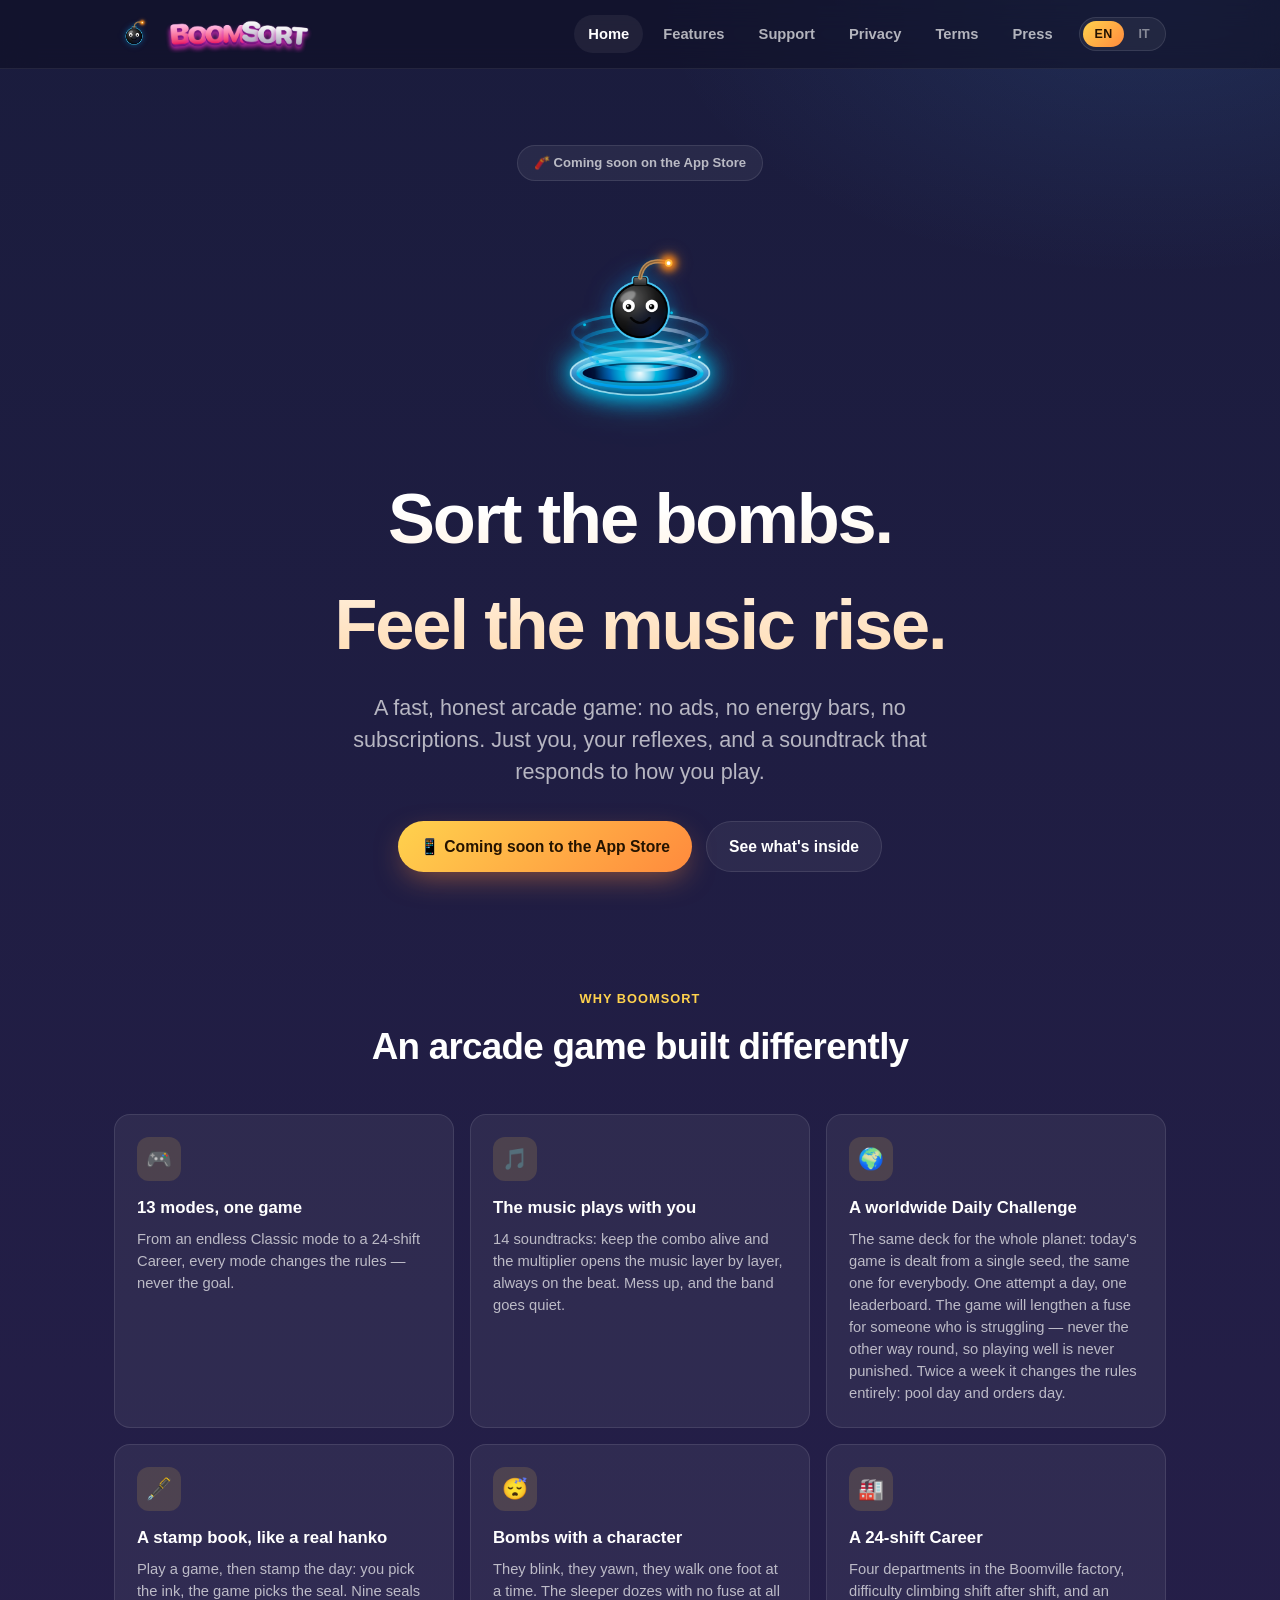
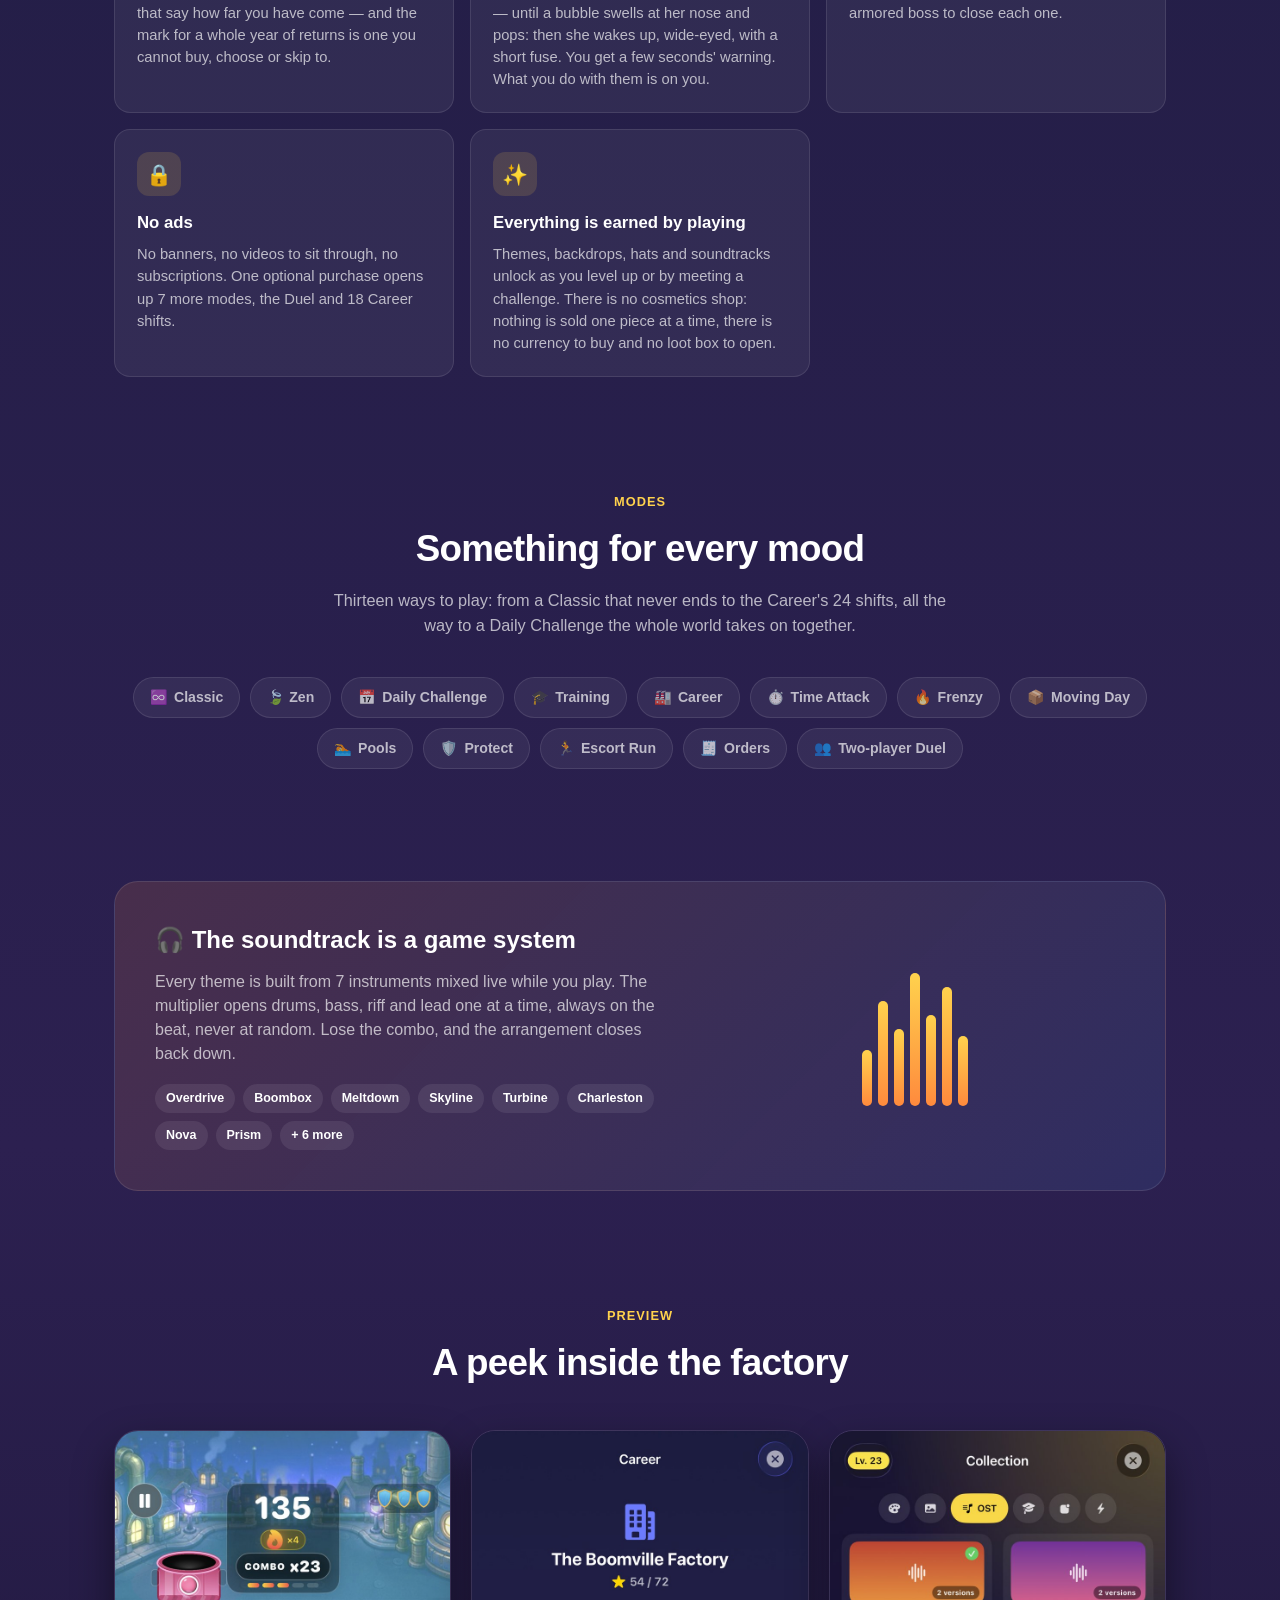
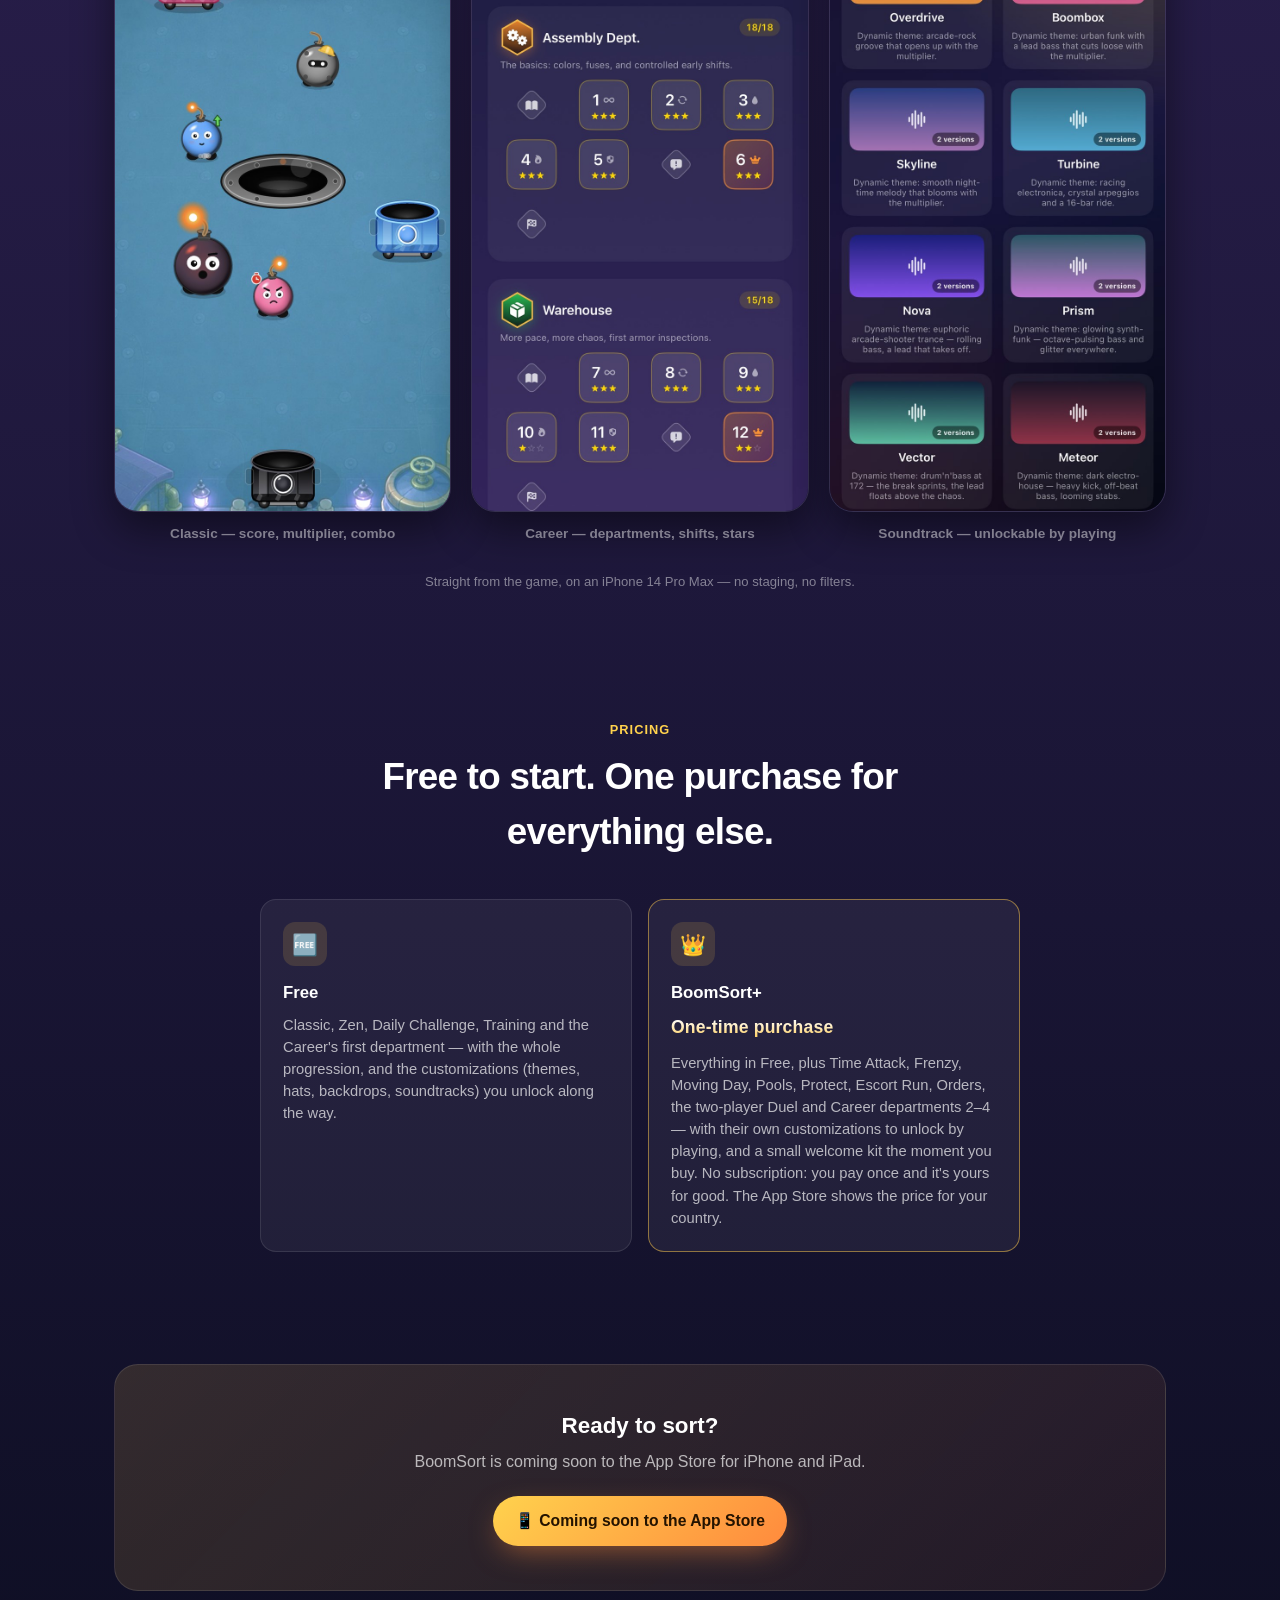
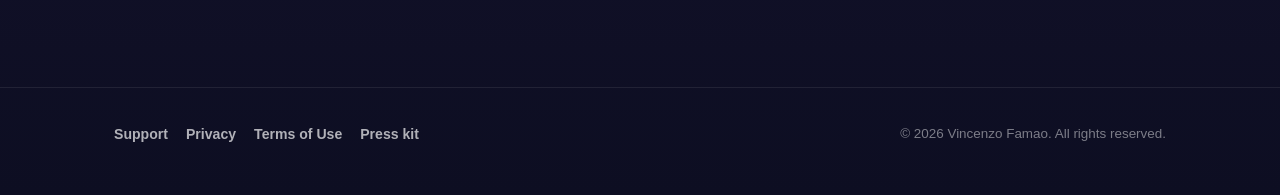
==== index.html @ 7483ce57 "Sito BoomSort Tolte dal README le sezioni su come pubblicare, collegare e configurare il dominio: re" ====
<!doctype html>
<html lang="en" data-lang="en">
<head>
<meta charset="utf-8">
<meta name="viewport" content="width=device-width, initial-scale=1">
<meta name="theme-color" content="#1a1c3d">
<title>BoomSort — Sort the bombs before they blow</title>
<meta name="description" content="BoomSort is a fast, ad-free arcade game: sort bombs into the right bins while a dynamic soundtrack responds to how you play. Free, with one purchase to unlock everything.">
<link rel="icon" type="image/png" href="assets/favicon.png">
<link rel="apple-touch-icon" href="assets/apple-touch-icon.png">
<meta property="og:type" content="website">
<meta property="og:title" content="BoomSort — Sort the bombs before they blow">
<meta property="og:description" content="A fast, ad-free arcade game: sort bombs into the right bins while a dynamic soundtrack responds to how you play.">
<meta property="og:image" content="assets/social.png">
<meta name="twitter:card" content="summary_large_image">
<link rel="stylesheet" href="styles.css">
</head>
<body>

<nav class="nav">
  <div class="wrap">
    <a class="brand" href="index.html">
      <img class="brand-icon" src="assets/bomba.png" alt="" aria-hidden="true">
      <img class="brand-word" src="assets/wordmark-testata.png" alt="BoomSort">
    </a>
    <div class="navlinks">
      <a href="index.html" class="active"><span class="en">Home</span><span class="it">Home</span></a>
      <a href="index.html#features"><span class="en">Features</span><span class="it">Funzionalità</span></a>
      <a href="support.html"><span class="en">Support</span><span class="it">Supporto</span></a>
      <a href="privacy.html">Privacy</a>
      <a href="terms.html"><span class="en">Terms</span><span class="it">Termini</span></a>
      <a href="press.html">Press</a>
      <div class="langswitch">
        <button class="lang-btn active" data-lang="en" onclick="setSiteLang('en')">EN</button>
        <button class="lang-btn" data-lang="it" onclick="setSiteLang('it')">IT</button>
      </div>
    </div>
  </div>
</nav>

<header class="hero">
  <div class="blob" style="width:340px;height:340px;top:-80px;left:-100px;background:#ff70a6;"></div>
  <div class="blob" style="width:300px;height:300px;top:40px;right:-80px;background:#4fa8ff;"></div>
  <div class="blob" style="width:260px;height:260px;bottom:-60px;left:40%;background:#ffca4a;"></div>
  <div class="wrap">
    <span class="hero-badge en">🧨 Coming soon on the App Store</span>
    <span class="hero-badge it">🧨 Presto su App Store</span>
    <img class="hero-bomb" src="assets/mascotte.png" alt="" aria-hidden="true">

    <h1 class="en">Sort the bombs.<br>Feel the music rise.</h1>
    <h1 class="it">Smista le bombe.<br>Senti la musica salire.</h1>

    <p class="tagline en">A fast, honest arcade game: no ads, no energy bars, no subscriptions. Just you, your reflexes, and a soundtrack that responds to how you play.</p>
    <p class="tagline it">Un arcade veloce e onesto: niente pubblicità, niente barre d'energia, niente abbonamenti. Solo tu, i tuoi riflessi e una colonna sonora che risponde a come giochi.</p>

    <div class="hero-ctas">
      <!-- Il giorno del lancio: href="https://apps.apple.com/app/id6788836304"
           e le due etichette tornano "Download on the App Store" / "Scarica su
           App Store". Finche' la scheda non esiste, un link ci porterebbe a un
           404 — e il sito Apple lo apre durante la revisione. -->
      <a class="btn btn-primary" href="#" onclick="return false;">
        <span class="en">📱 Coming soon to the App Store</span>
        <span class="it">📱 Presto su App Store</span>
      </a>
      <a class="btn btn-ghost" href="#features">
        <span class="en">See what's inside</span>
        <span class="it">Scopri le funzionalità</span>
      </a>
    </div>
  </div>
</header>

<section id="features">
  <div class="wrap">
    <div class="section-head">
      <span class="kicker en">Why BoomSort</span>
      <span class="kicker it">Perché BoomSort</span>
      <h2 class="en">An arcade game built differently</h2>
      <h2 class="it">Un arcade fuori dal coro</h2>
    </div>
    <div class="grid">
      <div class="card">
        <div class="icon">🎮</div>
        <h3 class="en">13 modes, one game</h3>
        <h3 class="it">13 modalità, un solo gioco</h3>
        <p class="en">From an endless Classic mode to a 24-shift Career, every mode changes the rules — never the goal.</p>
        <p class="it">Dall'infinita Classica alla Carriera a 24 turni: ogni modalità cambia le regole, mai lo scopo.</p>
      </div>
      <div class="card">
        <div class="icon">🎵</div>
        <h3 class="en">The music plays with you</h3>
        <h3 class="it">La musica gioca con te</h3>
        <p class="en">14 soundtracks: keep the combo alive and the multiplier opens the music layer by layer, always on the beat. Mess up, and the band goes quiet.</p>
        <p class="it">14 colonne sonore: tieni viva la combo e il moltiplicatore apre la musica strato dopo strato, sempre a tempo. Sbagli, e la band si zittisce.</p>
      </div>
      <div class="card">
        <div class="icon">🌍</div>
        <h3 class="en">A worldwide Daily Challenge</h3>
        <h3 class="it">Sfida del giorno mondiale</h3>
        <p class="en">The same deck for the whole planet: today's game is dealt from a single seed, the same one for everybody. One attempt a day, one leaderboard. The game will lengthen a fuse for someone who is struggling — never the other way round, so playing well is never punished. Twice a week it changes the rules entirely: pool day and orders day.</p>
        <p class="it">Lo stesso mazzo per tutto il pianeta: la partita di oggi nasce da un solo seme, uguale per tutti. Un tentativo al giorno, una sola classifica. A chi sta faticando il gioco allunga la miccia — mai il contrario, così giocare bene non viene mai punito. Due giorni a settimana cambia proprio regolamento: giornata in piscina e giornata di ordini.</p>
      </div>
      <div class="card">
        <div class="icon">🖋️</div>
        <h3 class="en">A stamp book, like a real hanko</h3>
        <h3 class="it">Un quaderno dei timbri, come un hanko vero</h3>
        <p class="en">Play a game, then stamp the day: you pick the ink, the game picks the seal. Nine seals that say how far you have come — and the mark for a whole year of returns is one you cannot buy, choose or skip to.</p>
        <p class="it">Gioca una partita, poi timbra la giornata: l'inchiostro lo scegli tu, il sigillo lo decide il gioco. Nove sigilli che dicono quanto lontano sei arrivato — e il segno di un anno intero di ritorni non si compra, non si sceglie e non si salta.</p>
      </div>
      <div class="card">
        <div class="icon">😴</div>
        <h3 class="en">Bombs with a character</h3>
        <h3 class="it">Bombe con un carattere</h3>
        <p class="en">They blink, they yawn, they walk one foot at a time. The sleeper dozes with no fuse at all — until a bubble swells at her nose and pops: then she wakes up, wide-eyed, with a short fuse. You get a few seconds' warning. What you do with them is on you.</p>
        <p class="it">Sbattono le palpebre, sbadigliano, camminano un piede alla volta. La dormiente riposa senza nemmeno una miccia — finché non le si gonfia al naso una bolla che scoppia: allora si sveglia di soprassalto, con la miccia corta. Il preavviso ce l'hai. Cosa farne è affare tuo.</p>
      </div>
      <div class="card">
        <div class="icon">🏭</div>
        <h3 class="en">A 24-shift Career</h3>
        <h3 class="it">Carriera a 24 turni</h3>
        <p class="en">Four departments in the Boomville factory, difficulty climbing shift after shift, and an armored boss to close each one.</p>
        <p class="it">Quattro reparti della fabbrica di Boomville, la difficoltà che sale turno dopo turno e un boss corazzato a chiudere ciascuno.</p>
      </div>
      <div class="card">
        <div class="icon">🔒</div>
        <h3 class="en">No ads</h3>
        <h3 class="it">Zero pubblicità</h3>
        <p class="en">No banners, no videos to sit through, no subscriptions. One optional purchase opens up 7 more modes, the Duel and 18 Career shifts.</p>
        <p class="it">Nessun banner, nessun video da subire, nessun abbonamento. Un unico acquisto opzionale apre 7 modalità in più, la Sfida a due e 18 turni di Carriera.</p>
      </div>
      <div class="card">
        <div class="icon">✨</div>
        <h3 class="en">Everything is earned by playing</h3>
        <h3 class="it">Tutto si guadagna giocando</h3>
        <p class="en">Themes, backdrops, hats and soundtracks unlock as you level up or by meeting a challenge. There is no cosmetics shop: nothing is sold one piece at a time, there is no currency to buy and no loot box to open.</p>
        <p class="it">Temi, sfondi, cappelli e colonne sonore si sbloccano salendo di livello o superando una sfida. Non esiste un negozio di cosmetici: niente si vende a pezzi, non c'è una valuta da comprare e non c'è nessuna cassa da aprire.</p>
      </div>
    </div>
  </div>
</section>

<section id="modes">
  <div class="wrap">
    <div class="section-head">
      <span class="kicker en">Modes</span>
      <span class="kicker it">Modalità</span>
      <h2 class="en">Something for every mood</h2>
      <h2 class="it">Qualcosa per ogni umore</h2>
      <p class="en">Thirteen ways to play: from a Classic that never ends to the Career's 24 shifts, all the way to a Daily Challenge the whole world takes on together.</p>
      <p class="it">Tredici modi di giocare: si va da una Classica che non finisce mai ai 24 turni della Carriera, fino alla Sfida del giorno che il mondo intero affronta insieme.</p>
    </div>
    <div class="chips">
      <span class="chip">♾️ <span class="en">Classic</span><span class="it">Classica</span></span>
      <span class="chip">🍃 Zen</span>
      <span class="chip">📅 <span class="en">Daily Challenge</span><span class="it">Sfida del giorno</span></span>
      <span class="chip">🎓 <span class="en">Training</span><span class="it">Addestramento</span></span>
      <span class="chip">🏭 <span class="en">Career</span><span class="it">Carriera</span></span>
      <span class="chip">⏱️ <span class="en">Time Attack</span><span class="it">A tempo</span></span>
      <span class="chip">🔥 <span class="en">Frenzy</span><span class="it">Frenesia</span></span>
      <span class="chip">📦 <span class="en">Moving Day</span><span class="it">Trasloco</span></span>
      <span class="chip">🏊 <span class="en">Pools</span><span class="it">Piscine</span></span>
      <span class="chip">🛡️ <span class="en">Protect</span><span class="it">Proteggi</span></span>
      <span class="chip">🏃 <span class="en">Escort Run</span><span class="it">Fuga</span></span>
      <span class="chip">🧾 <span class="en">Orders</span><span class="it">Ordini</span></span>
      <span class="chip">👥 <span class="en">Two-player Duel</span><span class="it">Sfida a due</span></span>
    </div>
  </div>
</section>

<section id="music">
  <div class="wrap">
    <div class="music-panel">
      <div>
        <h3 class="en">🎧 The soundtrack is a game system</h3>
        <h3 class="it">🎧 La colonna sonora è un sistema di gioco</h3>
        <p class="en">Every theme is built from 7 instruments mixed live while you play. The multiplier opens drums, bass, riff and lead one at a time, always on the beat, never at random. Lose the combo, and the arrangement closes back down.</p>
        <p class="it">Ogni tema è composto da 7 strumenti sincronizzati, mixati dal vivo mentre giochi. Il moltiplicatore apre batteria, basso, riff e lead uno alla volta, sempre in battuta, mai a casaccio. Perdi la combo, e l'arrangiamento si richiude.</p>
        <div class="theme-tags">
          <span class="theme-tag">Overdrive</span>
          <span class="theme-tag">Boombox</span>
          <span class="theme-tag">Meltdown</span>
          <span class="theme-tag">Skyline</span>
          <span class="theme-tag">Turbine</span>
          <span class="theme-tag">Charleston</span>
          <span class="theme-tag">Nova</span>
          <span class="theme-tag">Prism</span>
          <span class="theme-tag"><span class="en">+ 6 more</span><span class="it">+ 6 altre</span></span>
        </div>
      </div>
      <div class="eq" aria-hidden="true">
        <span></span><span></span><span></span><span></span><span></span><span></span><span></span>
      </div>
    </div>
  </div>
</section>

<section id="screenshots">
  <div class="wrap">
    <div class="section-head">
      <span class="kicker en">Preview</span>
      <span class="kicker it">Anteprima</span>
      <h2 class="en">A peek inside the factory</h2>
      <h2 class="it">Uno sguardo alla fabbrica</h2>
    </div>
    <div class="mockups">
      <figure>
        <img class="mockup-shot" src="assets/screenshot-classica.jpg"
             alt="BoomSort gameplay: varied bombs mid-sort, score, multiplier and combo on screen"
             width="780" height="1576">
        <figcaption class="mockup-caption en">Classic — score, multiplier, combo</figcaption>
        <figcaption class="mockup-caption it">Classica — punteggio, moltiplicatore, combo</figcaption>
      </figure>
      <figure>
        <img class="mockup-shot" src="assets/screenshot-carriera.jpg"
             alt="Career mode: the Boomville Factory map, Assembly Dept. complete and Warehouse underway"
             width="780" height="1576">
        <figcaption class="mockup-caption en">Career — departments, shifts, stars</figcaption>
        <figcaption class="mockup-caption it">Carriera — reparti, turni, stelle</figcaption>
      </figure>
      <figure>
        <img class="mockup-shot" src="assets/screenshot-ost.jpg"
             alt="The OST collection: eight dynamic soundtrack themes, unlocked by playing"
             width="780" height="1576">
        <figcaption class="mockup-caption en">Soundtrack — unlockable by playing</figcaption>
        <figcaption class="mockup-caption it">Colonna sonora — sbloccabile giocando</figcaption>
      </figure>
    </div>
    <p class="mockups-note en">Straight from the game, on an iPhone 14 Pro Max — no staging, no filters.</p>
    <p class="mockups-note it">Prese direttamente dal gioco, su iPhone 14 Pro Max — nessuna messa in scena, nessun filtro.</p>
  </div>
</section>

<section id="pricing">
  <div class="wrap">
    <div class="section-head">
      <span class="kicker en">Pricing</span>
      <span class="kicker it">Prezzo</span>
      <h2 class="en">Free to start. One purchase for everything else.</h2>
      <h2 class="it">Gratis per iniziare. Un acquisto per tutto il resto.</h2>
    </div>
    <div class="grid" style="grid-template-columns:1fr 1fr;max-width:760px;margin:0 auto;">
      <div class="card">
        <div class="icon">🆓</div>
        <h3 class="en">Free</h3>
        <h3 class="it">Gratis</h3>
        <p class="en">Classic, Zen, Daily Challenge, Training and the Career's first department — with the whole progression, and the customizations (themes, hats, backdrops, soundtracks) you unlock along the way.</p>
        <p class="it">Classica, Zen, Sfida del giorno, Addestramento e il primo reparto della Carriera — con tutta la progressione, e le personalizzazioni (temi, cappelli, sfondi, colonne sonore) che si sbloccano giocando.</p>
      </div>
      <div class="card" style="border-color:rgba(255,202,74,0.5);">
        <div class="icon">👑</div>
        <h3>BoomSort+</h3>
        <p class="price testo en">One-time purchase</p>
        <p class="price testo it">Acquisto una tantum</p>
        <p class="en">Everything in Free, plus Time Attack, Frenzy, Moving Day, Pools, Protect, Escort Run, Orders, the two-player Duel and Career departments 2–4 — with their own customizations to unlock by playing, and a small welcome kit the moment you buy. No subscription: you pay once and it's yours for good. The App Store shows the price for your country.</p>
        <p class="it">Tutto quello di Gratis, più A tempo, Frenesia, Trasloco, Piscine, Proteggi, Fuga, Ordini, la Sfida a due e i reparti 2-4 della Carriera — con le loro personalizzazioni da sbloccare giocando, e un piccolo kit di benvenuto appena acquisti. Nessun abbonamento: paghi una volta ed è tuo per sempre. Il prezzo per il tuo paese lo trovi su App Store.</p>
      </div>
    </div>
  </div>
</section>

<section id="cta">
  <div class="wrap">
    <div class="contact-box">
      <h3 class="en">Ready to sort?</h3>
      <h3 class="it">Pronto a smistare?</h3>
      <p class="en">BoomSort is coming soon to the App Store for iPhone and iPad.</p>
      <p class="it">BoomSort arriva presto su App Store per iPhone e iPad.</p>
      <!-- Il giorno del lancio: href="https://apps.apple.com/app/id6788836304"
           e le due etichette tornano "Download on the App Store" / "Scarica su
           App Store". Finche' la scheda non esiste, un link ci porterebbe a un
           404 — e il sito Apple lo apre durante la revisione. -->
      <a class="btn btn-primary" href="#" onclick="return false;">
        <span class="en">📱 Coming soon to the App Store</span>
        <span class="it">📱 Presto su App Store</span>
      </a>
    </div>
  </div>
</section>

<footer>
  <div class="wrap">
    <div class="footer-inner">
      <div class="footer-links">
        <a href="support.html"><span class="en">Support</span><span class="it">Supporto</span></a>
        <a href="privacy.html">Privacy</a>
        <a href="terms.html"><span class="en">Terms of Use</span><span class="it">Termini d'uso</span></a>
        <a href="press.html"><span class="en">Press kit</span><span class="it">Press kit</span></a>
      </div>
      <div class="footer-copy">
        <span class="en">© <span id="year-en"></span> Vincenzo Famao. All rights reserved.</span>
        <span class="it">© <span id="year-it"></span> Vincenzo Famao. Tutti i diritti riservati.</span>
      </div>
    </div>
  </div>
</footer>

<script src="lang.js"></script>
<script>
  var y = new Date().getFullYear();
  document.getElementById('year-en').textContent = y;
  document.getElementById('year-it').textContent = y;
</script>
</body>
</html>
---- styles.css ----
/* BoomSort — sito ufficiale
   Palette presa 1:1 dal gioco (Game/GameMode.swift → Palette.bombColors
   e dai gradienti usati in MenuView/GameView), font di sistema in grassetto
   per richiamare il .rounded/.black di SwiftUI usato in-app. */

:root {
  --bg-top: #1a1c3d;
  --bg-bottom: #2c2050;
  --ink: #0d0e22;
  --white: #ffffff;
  --muted: rgba(255, 255, 255, 0.68);
  --muted2: rgba(255, 255, 255, 0.46);
  --card: rgba(255, 255, 255, 0.06);
  --card-hover: rgba(255, 255, 255, 0.10);
  --card-border: rgba(255, 255, 255, 0.10);

  --yellow: #ffca4a;   /* bomba gialla */
  --pink: #ff70a6;     /* bomba rosa */
  --blue: #4fa8ff;     /* bomba blu */
  --dark-bomb: #2b2b35;/* bomba nera */
  --orange: #ff8a3d;
  --gold: #ffd24d;
  --green-ok: #34d399;

  --radius-lg: 24px;
  --radius-md: 16px;
  --radius-sm: 10px;
  --maxw: 1100px;
}

* { box-sizing: border-box; }
/* Su iOS Safari, scorrere oltre l'inizio della pagina (l'effetto
   elastico) scopre per un attimo lo sfondo di <html>, non quello di
   <body> — e senza uno sfondo qui e' il bianco di default del browser.
   Segnalato dall'autore su iPhone: una fascia bianca in alto, come se
   sotto al rettangolo del sito ci fosse un altro sfondo. Lo stesso colore
   della cima del gradiente del body, cosi' il rimbalzo non si nota. */
html { scroll-behavior: smooth; background: var(--bg-top); }

body {
  margin: 0;
  min-height: 100vh;
  font-family: -apple-system, BlinkMacSystemFont, "Segoe UI", Roboto, "Helvetica Neue", Arial, sans-serif;
  color: var(--white);
  background:
    radial-gradient(1200px 600px at 15% -10%, rgba(255, 138, 61, 0.14), transparent 60%),
    radial-gradient(900px 500px at 90% 0%, rgba(79, 168, 255, 0.12), transparent 55%),
    linear-gradient(180deg, var(--bg-top) 0%, var(--bg-bottom) 55%, var(--ink) 100%);
  /* niente background-attachment:fixed — su iOS Safari (il pubblico
     principale di questo sito) è notoriamente instabile: scatta, si
     ridisegna male, in certi casi lascia porzioni di pagina non dipinte. */
  line-height: 1.5;
  -webkit-font-smoothing: antialiased;
}

a { color: inherit; }

.wrap {
  max-width: var(--maxw);
  margin: 0 auto;
  padding: 0 24px;
}

/* ---------- Nav ---------- */

.nav {
  position: sticky;
  top: 0;
  z-index: 50;
  backdrop-filter: blur(14px);
  -webkit-backdrop-filter: blur(14px);
  background: rgba(13, 14, 34, 0.55);
  border-bottom: 1px solid rgba(255, 255, 255, 0.08);
}

.nav .wrap {
  display: flex;
  align-items: center;
  justify-content: space-between;
  flex-wrap: wrap;
  gap: 12px;
  padding-top: 14px;
  padding-bottom: 14px;
}

.brand {
  display: flex;
  align-items: center;
  gap: 10px;
  text-decoration: none;
  font-weight: 900;
  font-size: 1.15rem;
  letter-spacing: -0.01em;
}

/* **Il marchio vero, ma con la misura che gli serve.**
   La bomba e la scritta sono quelle dell'app, rese dai suoi componenti. Il
   loro alone al neon però occupa spazio, e nel file di stampa ne occupa
   parecchio: misurato, le lettere stavano dentro il **30%** dell'altezza
   dell'immagine. Alta 30 px in pagina voleva dire glifi da 11 px — di qui la
   macchia rosa in cui le lettere sparivano. Non era l'alone a essere
   sbagliato: era il ritaglio.

   `wordmark-testata.png` è la stessa scritta con l'aria ridotta a quanto
   serve al neon: le lettere occupano ora due terzi dell'altezza, e alla
   stessa misura in pagina si leggono. Il file arioso resta per il press kit,
   dove chi lo scarica vuole proprio il margine. */
.brand-icon { width: 40px; height: 40px; flex-shrink: 0; object-fit: contain; }
.brand-word { height: 38px; width: auto; flex-shrink: 0; display: block; }
@media (max-width: 520px) {
  .brand-icon { width: 34px; height: 34px; }
  .brand-word { height: 32px; }
}

.navlinks {
  display: flex;
  align-items: center;
  gap: 6px;
  flex-wrap: wrap;
}

.navlinks a {
  text-decoration: none;
  font-weight: 700;
  font-size: 0.92rem;
  color: var(--muted);
  padding: 8px 14px;
  border-radius: 999px;
  transition: background 0.15s, color 0.15s;
}

.navlinks a:hover, .navlinks a.active {
  background: var(--card);
  color: var(--white);
}

/* ---------- Language switch ---------- */

.langswitch {
  display: flex;
  gap: 2px;
  background: var(--card);
  border: 1px solid var(--card-border);
  border-radius: 999px;
  padding: 3px;
  margin-left: 6px;
}

.lang-btn {
  border: none;
  background: transparent;
  color: var(--muted2);
  font-weight: 800;
  font-size: 0.78rem;
  letter-spacing: 0.02em;
  padding: 6px 12px;
  border-radius: 999px;
  cursor: pointer;
}

.lang-btn.active {
  background: linear-gradient(135deg, var(--gold), var(--orange));
  color: #241300;
}

/* ---------- Language switch (pagina sfida, 7 lingue) ----------
   Le due sigle EN/IT del resto del sito stanno bene affiancate; sette
   in fila sarebbero troppe. Qui si vede solo quella attiva, e si tocca
   per aprire la lista delle altre sei — stessa pillola dorata di
   `.lang-btn.active` per l'opzione scelta, cosi' il linguaggio visivo
   resta lo stesso. */
.lang-switch { position: relative; }

.lang-current {
  border: 1px solid var(--card-border);
  background: var(--card);
  color: var(--white);
  font-weight: 800;
  font-size: 0.78rem;
  letter-spacing: 0.03em;
  padding: 7px 16px;
  border-radius: 999px;
  cursor: pointer;
}

.lang-current:hover { background: var(--card-hover); }

.lang-options {
  position: absolute;
  top: calc(100% + 8px);
  right: 0;
  z-index: 60;
  display: flex;
  flex-direction: column;
  gap: 2px;
  background: rgba(13, 14, 34, 0.92);
  border: 1px solid var(--card-border);
  border-radius: 14px;
  padding: 6px;
  box-shadow: 0 18px 40px rgba(0,0,0,0.45);
  backdrop-filter: blur(14px);
  -webkit-backdrop-filter: blur(14px);
}

.lang-option {
  border: none;
  background: transparent;
  color: var(--muted2);
  font-weight: 800;
  font-size: 0.78rem;
  letter-spacing: 0.03em;
  padding: 7px 16px;
  border-radius: 999px;
  cursor: pointer;
  text-align: left;
}

.lang-option:hover { color: var(--white); background: var(--card-hover); }

.lang-option.active {
  background: linear-gradient(135deg, var(--gold), var(--orange));
  color: #241300;
}

/* L'attributo `hidden` e la regola `display: flex` qui sopra hanno la
   stessa specificita': senza questa riga vince quella dichiarata dopo
   nel foglio di stile (questa), e la tendina resterebbe visibile anche
   chiusa. */
.lang-options[hidden] { display: none; }

/* ---------- Language toggling ----------
   Default document state is English (data-lang="en" set in HTML, so
   there is no flash-of-both-languages before JS runs). JS only ever
   needs to hide the INACTIVE languages — the active one keeps its tag's
   normal display (block for p/li/h1, inline for span, etc.).
   Sette sigle invece di due: la pagina sfida/index.html ne usa 7 (vedi
   il suo `langSwitch`), il resto del sito solo `it`/`en` — le regole in
   più non fanno nulla dove quelle classi non esistono. */
[data-lang="it"] :is(.en, .fr, .es, .de, .ja, .pt) { display: none !important; }
[data-lang="en"] :is(.it, .fr, .es, .de, .ja, .pt) { display: none !important; }
[data-lang="fr"] :is(.it, .en, .es, .de, .ja, .pt) { display: none !important; }
[data-lang="es"] :is(.it, .en, .fr, .de, .ja, .pt) { display: none !important; }
[data-lang="de"] :is(.it, .en, .fr, .es, .ja, .pt) { display: none !important; }
[data-lang="ja"] :is(.it, .en, .fr, .es, .de, .pt) { display: none !important; }
[data-lang="pt"] :is(.it, .en, .fr, .es, .de, .ja) { display: none !important; }

/* ---------- Buttons / pills ---------- */

.btn {
  display: inline-flex;
  align-items: center;
  gap: 8px;
  font-weight: 800;
  font-size: 0.98rem;
  text-decoration: none;
  padding: 13px 22px;
  border-radius: 999px;
  border: none;
  cursor: pointer;
}

.btn-primary {
  background: linear-gradient(135deg, var(--gold), var(--orange));
  color: #241300;
  box-shadow: 0 10px 30px -8px rgba(255, 138, 61, 0.55);
}

.btn-ghost {
  background: var(--card);
  color: var(--white);
  border: 1px solid var(--card-border);
}

.pill {
  display: inline-block;
  padding: 6px 14px;
  border-radius: 999px;
  background: var(--card);
  border: 1px solid var(--card-border);
  font-size: 0.82rem;
  font-weight: 700;
  color: var(--muted);
}

/* ---------- Hero ---------- */

.hero {
  padding: 76px 0 40px;
  text-align: center;
  position: relative;
  overflow: hidden;
}

.hero-badge {
  display: inline-flex;
  align-items: center;
  gap: 8px;
  background: var(--card);
  border: 1px solid var(--card-border);
  padding: 7px 16px;
  border-radius: 999px;
  font-size: 0.82rem;
  font-weight: 700;
  color: var(--muted);
  margin-bottom: 26px;
}

/* Il Portale è più largo che alto: gli serve un po' più di respiro della
   vecchia mascotte, altrimenti la bomba che ne esce si legge minuscola. */
.hero-bomb { width: clamp(190px, 32vw, 280px); height: auto; margin: 0 auto 14px; display: block; }

.hero h1 {
  font-size: clamp(2.6rem, 6vw, 4.4rem);
  font-weight: 900;
  letter-spacing: -0.03em;
  margin: 0 0 14px;
  background: linear-gradient(180deg, #ffffff 20%, #ffd9ad 100%);
  -webkit-background-clip: text;
  background-clip: text;
  color: transparent;
}

.hero p.tagline {
  font-size: clamp(1.05rem, 2.4vw, 1.35rem);
  color: var(--muted);
  max-width: 620px;
  margin: 0 auto 32px;
  font-weight: 500;
}

.hero-ctas {
  display: flex;
  gap: 14px;
  justify-content: center;
  flex-wrap: wrap;
  margin-bottom: 18px;
}

.hero-note {
  font-size: 0.85rem;
  color: var(--muted2);
}

.blob {
  position: absolute;
  border-radius: 50%;
  filter: blur(60px);
  opacity: 0.35;
  z-index: -1;
  pointer-events: none;
}

/* ---------- Sections ---------- */

section { padding: 56px 0; }

.section-head { text-align: center; max-width: 640px; margin: 0 auto 40px; }
.section-head .kicker {
  display: inline-block;
  font-size: 0.8rem;
  font-weight: 800;
  letter-spacing: 0.08em;
  text-transform: uppercase;
  color: var(--gold);
  margin-bottom: 10px;
}
.section-head h2 {
  font-size: clamp(1.7rem, 3.6vw, 2.3rem);
  font-weight: 900;
  letter-spacing: -0.02em;
  margin: 0 0 12px;
}
.section-head p { color: var(--muted); margin: 0; font-size: 1.02rem; }

/* ---------- Feature grid ---------- */

.grid {
  display: grid;
  grid-template-columns: repeat(3, 1fr);
  gap: 16px;
}

@media (max-width: 860px) { .grid { grid-template-columns: repeat(2, 1fr); } }
@media (max-width: 560px) { .grid { grid-template-columns: 1fr; } }

.card {
  background: var(--card);
  border: 1px solid var(--card-border);
  border-radius: var(--radius-md);
  padding: 22px;
}

.card .icon {
  width: 44px;
  height: 44px;
  border-radius: 12px;
  display: flex;
  align-items: center;
  justify-content: center;
  font-size: 1.3rem;
  margin-bottom: 14px;
  background: rgba(255, 202, 74, 0.14);
}

.card h3 { margin: 0 0 8px; font-size: 1.05rem; font-weight: 800; }
.card p { margin: 0; color: var(--muted); font-size: 0.92rem; }

/* ---------- Mode chips ---------- */

.chips {
  display: flex;
  flex-wrap: wrap;
  gap: 10px;
  justify-content: center;
}

.chip {
  padding: 9px 16px;
  border-radius: 999px;
  background: var(--card);
  border: 1px solid var(--card-border);
  font-size: 0.88rem;
  font-weight: 700;
  color: var(--muted);
  display: inline-flex;
  align-items: center;
  gap: 6px;
}


/* ---------- Music spotlight ---------- */

.music-panel {
  background: linear-gradient(135deg, rgba(255, 138, 61, 0.14), rgba(79, 168, 255, 0.10));
  border: 1px solid var(--card-border);
  border-radius: var(--radius-lg);
  padding: 40px;
  display: grid;
  grid-template-columns: 1.1fr 0.9fr;
  gap: 36px;
  align-items: center;
}

@media (max-width: 800px) { .music-panel { grid-template-columns: 1fr; padding: 28px; } }

.music-panel h3 { font-size: 1.5rem; font-weight: 900; margin: 0 0 12px; }
.music-panel p { color: var(--muted); margin: 0 0 18px; }

.eq {
  display: flex;
  align-items: flex-end;
  gap: 6px;
  height: 140px;
  justify-content: center;
}

.eq span {
  width: 10px;
  border-radius: 6px;
  background: linear-gradient(180deg, var(--gold), var(--orange));
  animation: eqbounce 1.1s ease-in-out infinite;
}

.eq span:nth-child(1) { height: 40%; animation-delay: 0s; }
.eq span:nth-child(2) { height: 75%; animation-delay: 0.1s; }
.eq span:nth-child(3) { height: 55%; animation-delay: 0.2s; }
.eq span:nth-child(4) { height: 95%; animation-delay: 0.3s; }
.eq span:nth-child(5) { height: 65%; animation-delay: 0.4s; }
.eq span:nth-child(6) { height: 85%; animation-delay: 0.5s; }
.eq span:nth-child(7) { height: 50%; animation-delay: 0.6s; }

@keyframes eqbounce {
  0%, 100% { transform: scaleY(0.6); }
  50% { transform: scaleY(1); }
}

.theme-tags { display: flex; flex-wrap: wrap; gap: 8px; margin-top: 16px; }
.theme-tag {
  font-size: 0.78rem;
  font-weight: 800;
  padding: 5px 11px;
  border-radius: 999px;
  background: rgba(255, 255, 255, 0.08);
}

/* ---------- Mockups (screenshot placeholder illustrations) ---------- */

.mockups {
  display: grid;
  grid-template-columns: repeat(3, 1fr);
  gap: 20px;
}
@media (max-width: 860px) { .mockups { grid-template-columns: 1fr; max-width: 320px; margin: 0 auto; } }

.mockups figure { margin: 0; }

/* Screenshot vero, non piu' l'illustrazione disegnata: stessa cornice
   scura e lo stesso bordo sottile che aveva l'SVG placeholder, cosi'
   il cambio non si vede nell'impaginazione, solo nel contenuto.
   Il titolo "Career" nasceva ~2.1% piu' in alto (misurato sui pixel
   sorgente) di "Collection": due tentativi CSS prima di questo — uno
   ritagliava l'immagine dentro una cornice ferma e il taglio cadeva
   proprio dove iniziava "Warehouse"; l'altro spostava tutta la cornice
   e disallineava il riquadro stesso dagli altri due. Risolto invece
   nel file sorgente stesso (spostate le righe dentro
   screenshot-carriera.jpg, non nel CSS): l'immagine e' gia' quella
   giusta, la cornice qui sotto e' identica per tutte e tre e non ha
   bisogno di sapere quale sia Carriera. */
.mockup-shot {
  display: block;
  width: 100%;
  /* L'HTML porta width="780" height="1576": servono al browser per
     riservare lo spazio prima che l'immagine carichi, ed e' un bene
     tenerli. Ma quell'altezza e' un numero assoluto in pixel, e senza
     "height: auto" qui vinceva lei — non l'aspect-ratio sotto — lasciando
     il riquadro largo ~270px e alto 1576px veri. L'immagine si allargava
     per riempire quell'altezza e usciva tagliata ai due lati: il testo
     delle foto (che e' nei pixel, non HTML) si vedeva a meta'. Riprodotto
     a 900px di finestra.
  */
  height: auto;
  aspect-ratio: 780 / 1576;
  object-fit: cover;
  object-position: top;
  border-radius: var(--radius-lg);
  border: 1px solid rgba(255,255,255,0.10);
  box-shadow: 0 18px 40px rgba(0,0,0,0.45);
}

.mockup-caption {
  text-align: center;
  margin-top: 12px;
  font-size: 0.85rem;
  color: var(--muted2);
  font-weight: 600;
}

.mockups-note {
  text-align: center;
  color: var(--muted2);
  font-size: 0.82rem;
  margin-top: 28px;
}

/* ---------- Steps (support / how to) ---------- */

.steps { counter-reset: step; display: grid; gap: 14px; }
.step {
  display: flex;
  gap: 16px;
  background: var(--card);
  border: 1px solid var(--card-border);
  border-radius: var(--radius-md);
  padding: 18px 20px;
}
.step .num {
  flex-shrink: 0;
  width: 30px;
  height: 30px;
  border-radius: 50%;
  background: linear-gradient(135deg, var(--gold), var(--orange));
  color: #241300;
  display: flex;
  align-items: center;
  justify-content: center;
  font-weight: 900;
  font-size: 0.9rem;
}
.step h4 { margin: 2px 0 4px; font-size: 1rem; font-weight: 800; }
.step p { margin: 0; color: var(--muted); font-size: 0.92rem; }

/* ---------- FAQ ---------- */

.faq { display: grid; gap: 10px; max-width: 760px; margin: 0 auto; }

.faq-item {
  background: var(--card);
  border: 1px solid var(--card-border);
  border-radius: var(--radius-md);
  padding: 4px 20px;
}

.faq-item summary {
  cursor: pointer;
  font-weight: 800;
  padding: 16px 0;
  list-style: none;
  display: flex;
  align-items: center;
  justify-content: space-between;
  gap: 12px;
}
.faq-item summary::-webkit-details-marker { display: none; }
.faq-item summary::after {
  content: "+";
  font-size: 1.3rem;
  color: var(--gold);
  transition: transform 0.15s;
  flex-shrink: 0;
}
.faq-item[open] summary::after { transform: rotate(45deg); }
.faq-item p { margin: 0 0 18px; color: var(--muted); font-size: 0.94rem; }

/* ---------- Legal pages ---------- */

.legal {
  max-width: 760px;
  margin: 0 auto;
  padding: 50px 24px 90px;
}

.legal h1 {
  font-size: clamp(2rem, 4vw, 2.6rem);
  font-weight: 900;
  margin: 0 0 6px;
}

.legal .updated {
  color: var(--muted2);
  font-size: 0.88rem;
  margin-bottom: 36px;
  display: block;
}

.legal h2 {
  font-size: 1.25rem;
  font-weight: 800;
  margin: 34px 0 12px;
}

.legal p, .legal li { color: var(--muted); font-size: 0.98rem; }
.legal ul { padding-left: 20px; }
.legal li { margin-bottom: 6px; }

.legal .callout {
  background: var(--card);
  border: 1px solid var(--card-border);
  border-radius: var(--radius-md);
  padding: 18px 20px;
  margin: 18px 0;
}


/* ---------- Contact / support box ---------- */

.contact-box {
  text-align: center;
  background: linear-gradient(135deg, rgba(255, 202, 74, 0.14), rgba(255, 138, 61, 0.08));
  border: 1px solid var(--card-border);
  border-radius: var(--radius-lg);
  padding: 44px 30px;
}
.contact-box h3 { font-size: 1.4rem; font-weight: 900; margin: 0 0 8px; }
.contact-box p { color: var(--muted); margin: 0 0 22px; }

/* ---------- Press ---------- */

.fact-grid {
  display: grid;
  grid-template-columns: repeat(4, 1fr);
  gap: 14px;
}
@media (max-width: 760px) { .fact-grid { grid-template-columns: repeat(2, 1fr); } }
.fact {
  background: var(--card);
  border: 1px solid var(--card-border);
  border-radius: var(--radius-md);
  padding: 18px;
  text-align: center;
}
.fact .n { font-size: 1.7rem; font-weight: 900; color: var(--gold); }
.fact .l { font-size: 0.8rem; color: var(--muted); font-weight: 700; }

/* ---------- Footer ---------- */

footer {
  border-top: 1px solid rgba(255, 255, 255, 0.08);
  padding: 36px 0 50px;
  margin-top: 40px;
}
.footer-inner {
  display: flex;
  justify-content: space-between;
  align-items: center;
  flex-wrap: wrap;
  gap: 16px;
}
.footer-links { display: flex; gap: 18px; flex-wrap: wrap; }
.footer-links a { text-decoration: none; color: var(--muted); font-size: 0.88rem; font-weight: 600; }
.footer-links a:hover { color: var(--white); }
.footer-copy { color: var(--muted2); font-size: 0.84rem; }

/* **Il riquadro del prezzo senza una cifra dentro.**
   `.price` nasce per «3,99 €»: due rem, nero, gradiente dorato. La cifra e'
   stata tolta — App Store adatta il prezzo a ogni mercato, e una
   cifra in euro su un sito che si legge da tutto il mondo e' sbagliata per la
   maggioranza di chi la legge. Al suo posto c'e' una frase, e una frase a due
   rem in nero grida senza dire niente di piu': stessa vernice, corpo da
   sottotitolo. */
.price.testo {
  font-size: 1.1rem;
  letter-spacing: 0.01em;
  margin-bottom: 12px;
}

.price {
  font-size: 2rem;
  font-weight: 900;
  margin: 2px 0 10px;
  background: linear-gradient(180deg, #ffffff 20%, #ffca4a 100%);
  -webkit-background-clip: text;
  -webkit-text-fill-color: transparent;
  background-clip: text;
}

/* Press kit: i marchi scaricabili. Fondo a scacchi perché il PNG è
   trasparente e chi lo scarica deve vederlo, non indovinarlo. */
.asset-row {
  display: flex;
  flex-wrap: wrap;
  gap: 14px;
  justify-content: center;
  margin: 22px 0 6px;
}
.asset {
  display: flex;
  flex-direction: column;
  align-items: center;
  gap: 8px;
  padding: 14px;
  border-radius: 16px;
  text-decoration: none;
  font-size: 0.78rem;
  color: var(--muted);
  border: 1px solid rgba(255,255,255,0.10);
  background:
    repeating-conic-gradient(rgba(255,255,255,0.05) 0% 25%, transparent 0% 50%) 50% / 18px 18px;
  transition: border-color 0.2s, transform 0.2s;
}
.asset:hover { border-color: rgba(255,202,74,0.55); transform: translateY(-2px); }
.asset img { width: 128px; height: 84px; object-fit: contain; display: block; }
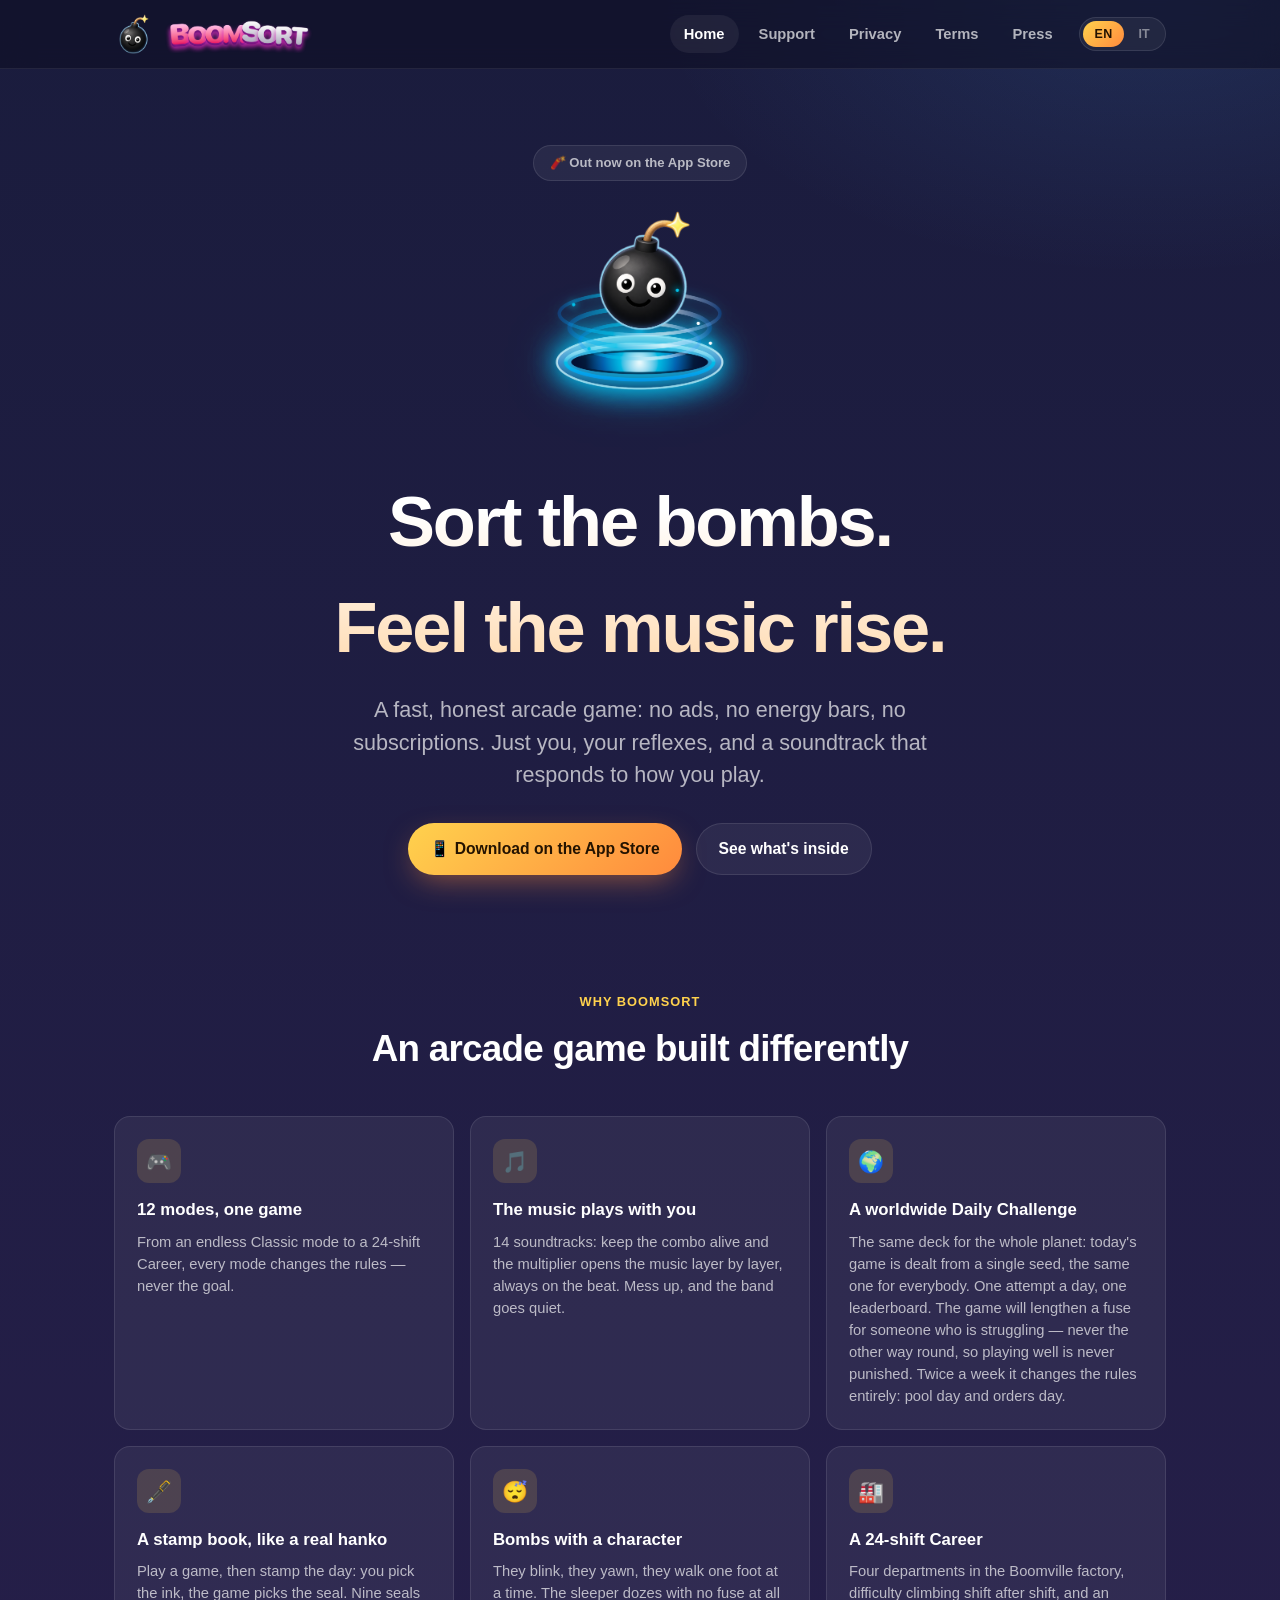
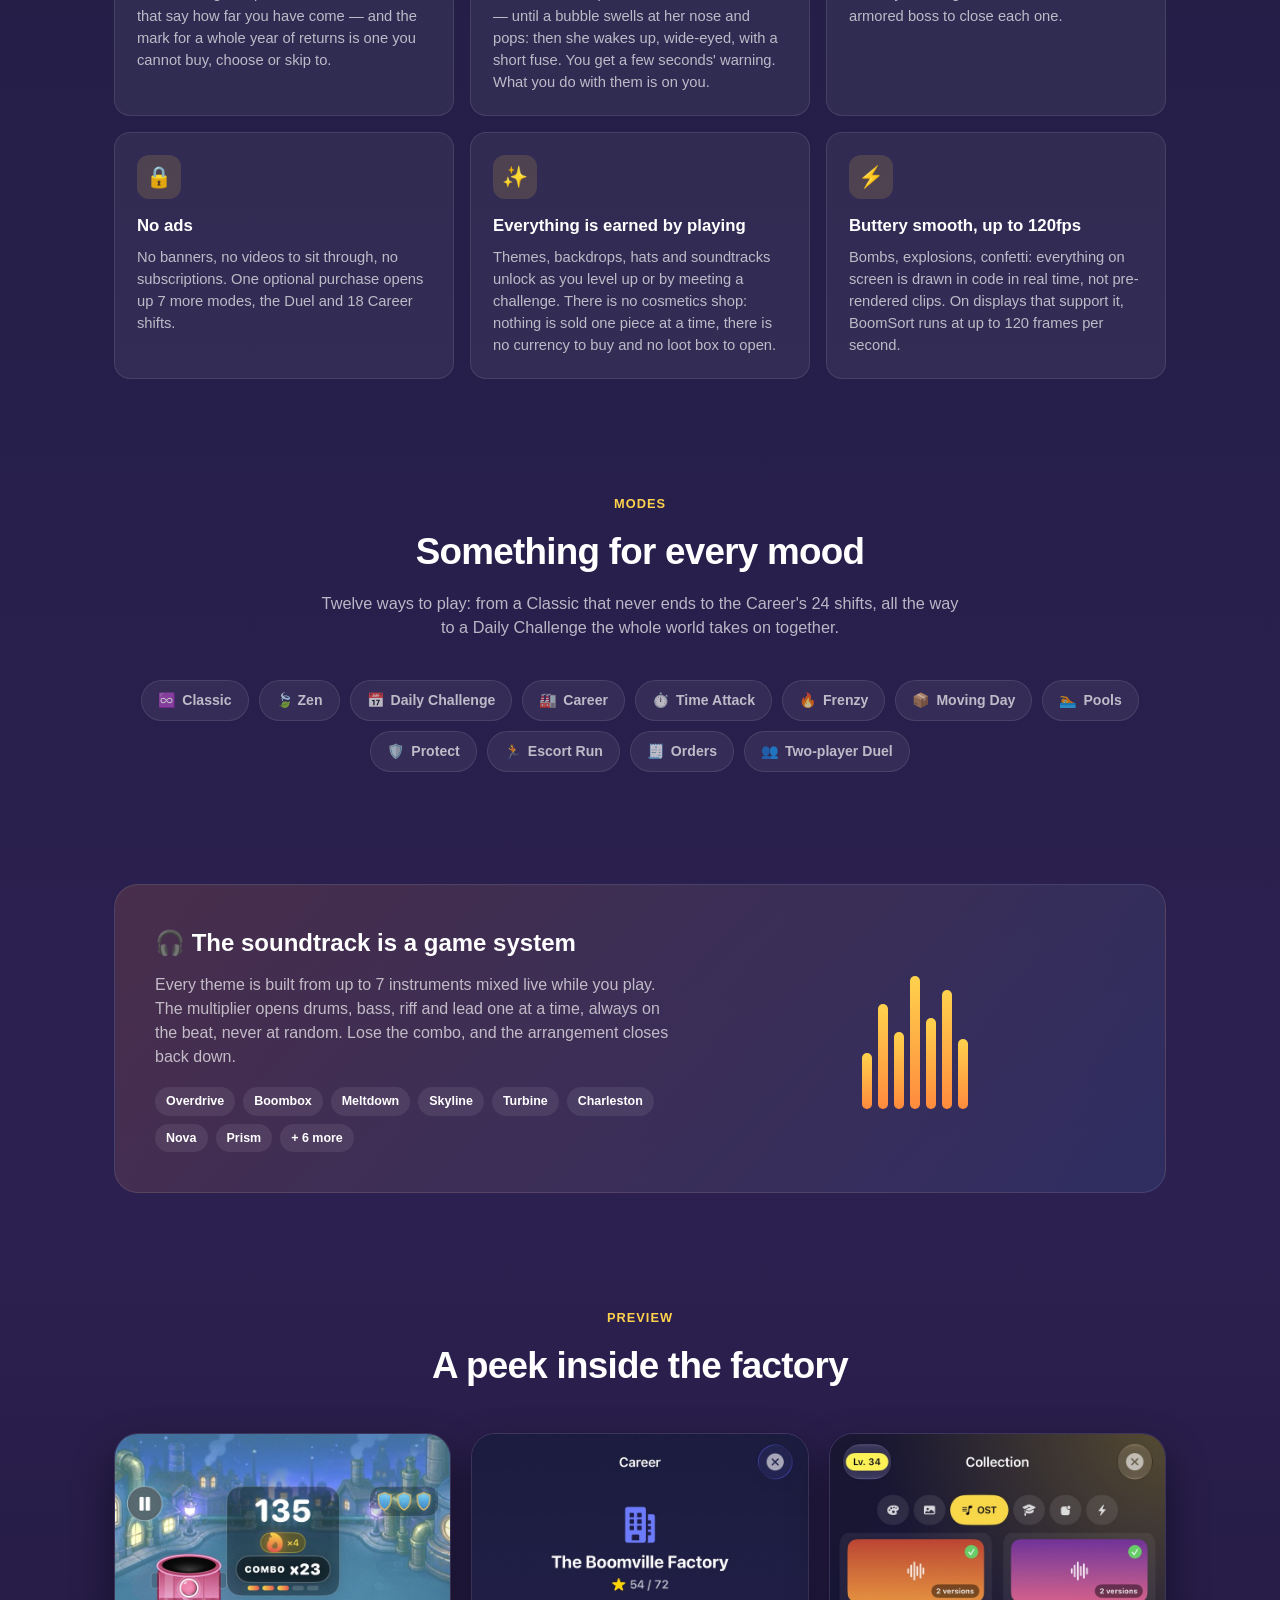
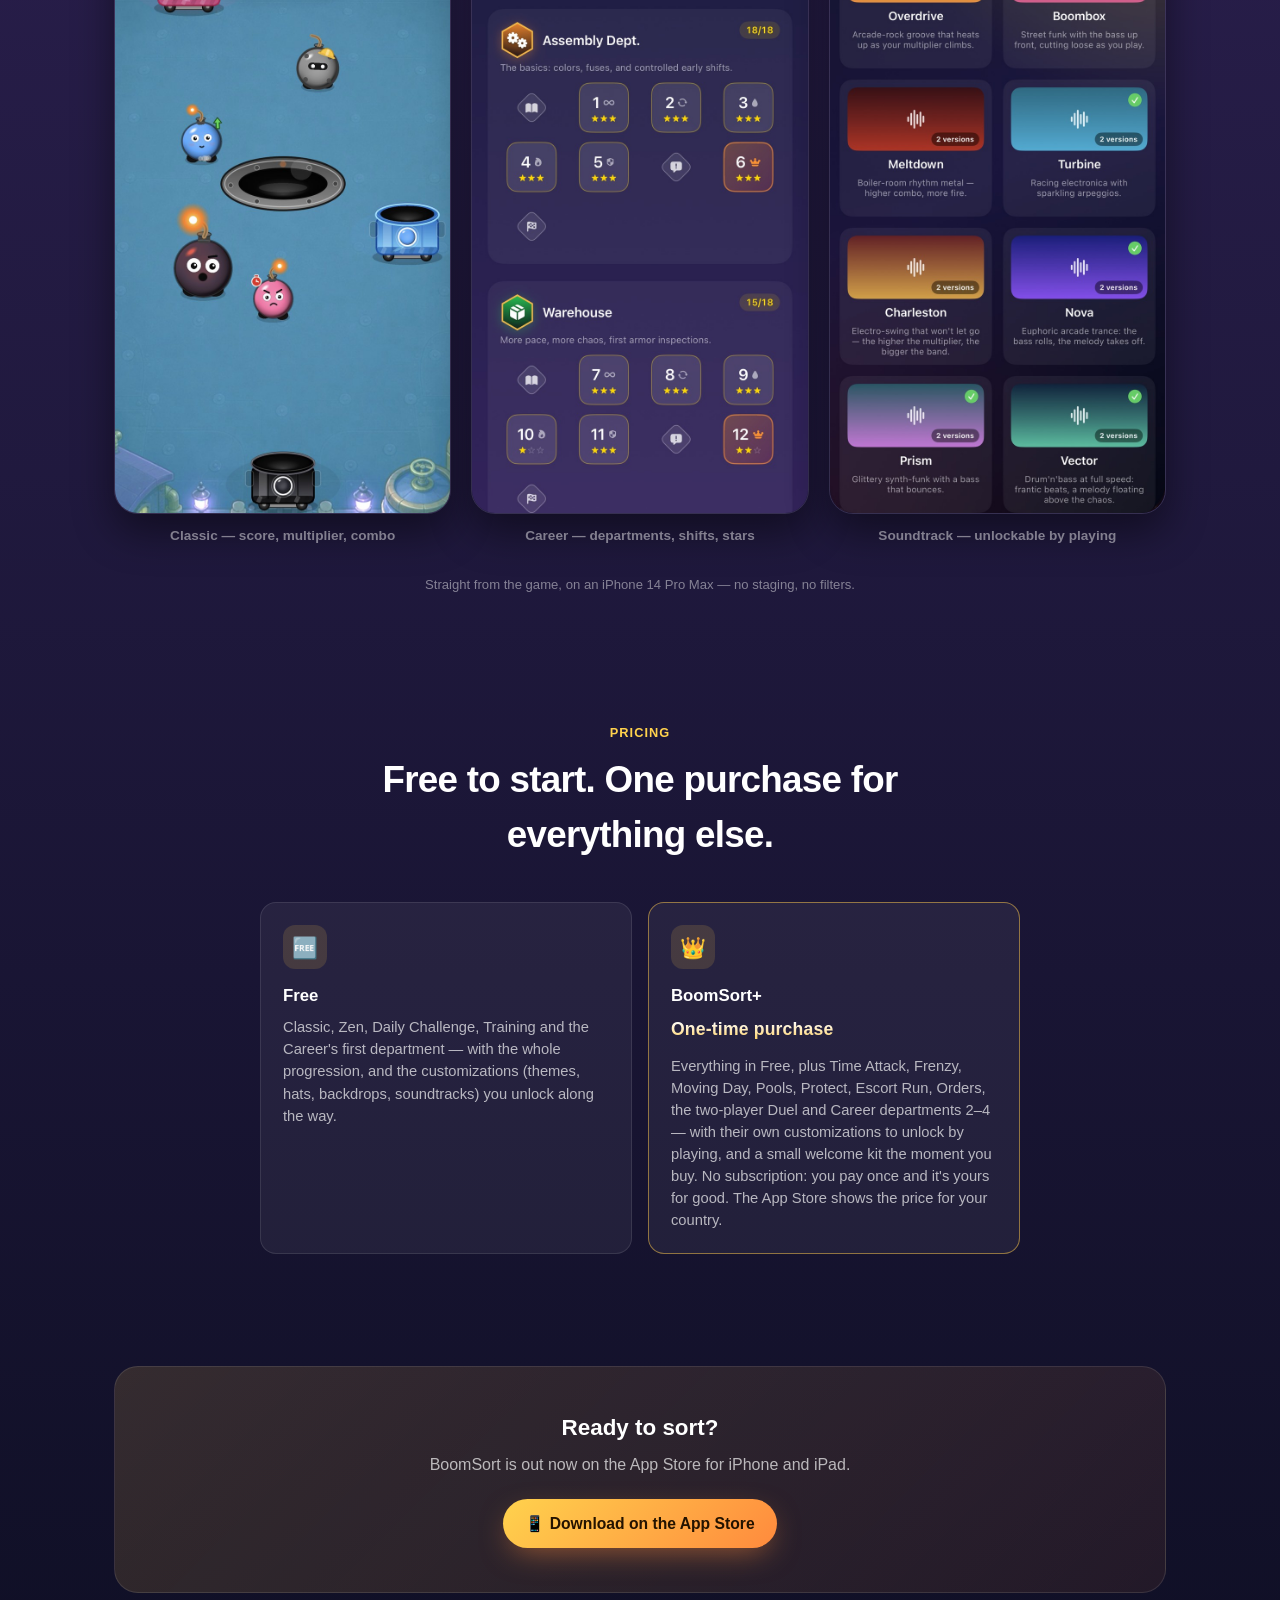
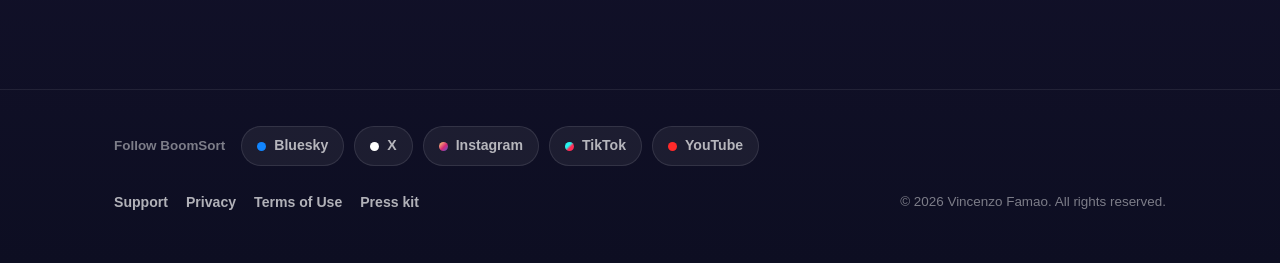
==== commit 060d4fd6: "Sito BoomSort Tolta la voce Addestramento dal conteggio modalità (sito e testi App Store): non viene" ====
--- a/index.html
+++ b/index.html
@@ -11,9 +11,10 @@
 <meta property="og:type" content="website">
 <meta property="og:title" content="BoomSort — Sort the bombs before they blow">
 <meta property="og:description" content="A fast, ad-free arcade game: sort bombs into the right bins while a dynamic soundtrack responds to how you play.">
-<meta property="og:image" content="assets/social.png">
+<meta property="og:image" content="https://boomsort.com/assets/social.png">
 <meta name="twitter:card" content="summary_large_image">
-<link rel="stylesheet" href="styles.css">
+<link rel="stylesheet" href="styles.css?v=20261020">
+<script src="lancio.js?v=20261020"></script>
 </head>
 <body>
 
@@ -25,7 +26,6 @@
     </a>
     <div class="navlinks">
       <a href="index.html" class="active"><span class="en">Home</span><span class="it">Home</span></a>
-      <a href="index.html#features"><span class="en">Features</span><span class="it">Funzionalità</span></a>
       <a href="support.html"><span class="en">Support</span><span class="it">Supporto</span></a>
       <a href="privacy.html">Privacy</a>
       <a href="terms.html"><span class="en">Terms</span><span class="it">Termini</span></a>
@@ -43,8 +43,10 @@
   <div class="blob" style="width:300px;height:300px;top:40px;right:-80px;background:#4fa8ff;"></div>
   <div class="blob" style="width:260px;height:260px;bottom:-60px;left:40%;background:#ffca4a;"></div>
   <div class="wrap">
-    <span class="hero-badge en">🧨 Coming soon on the App Store</span>
-    <span class="hero-badge it">🧨 Presto su App Store</span>
+    <span class="hero-badge en prima-del-lancio">🧨 Out October 20 on the App Store</span>
+    <span class="hero-badge it prima-del-lancio">🧨 Su App Store dal 20 ottobre</span>
+    <span class="hero-badge en dopo-il-lancio">🧨 Out now on the App Store</span>
+    <span class="hero-badge it dopo-il-lancio">🧨 Ora su App Store</span>
     <img class="hero-bomb" src="assets/mascotte.png" alt="" aria-hidden="true">
 
     <h1 class="en">Sort the bombs.<br>Feel the music rise.</h1>
@@ -54,13 +56,16 @@
     <p class="tagline it">Un arcade veloce e onesto: niente pubblicità, niente barre d'energia, niente abbonamenti. Solo tu, i tuoi riflessi e una colonna sonora che risponde a come giochi.</p>
 
     <div class="hero-ctas">
-      <!-- Il giorno del lancio: href="https://apps.apple.com/app/id6788836304"
-           e le due etichette tornano "Download on the App Store" / "Scarica su
-           App Store". Finche' la scheda non esiste, un link ci porterebbe a un
-           404 — e il sito Apple lo apre durante la revisione. -->
-      <a class="btn btn-primary" href="#" onclick="return false;">
-        <span class="en">📱 Coming soon to the App Store</span>
-        <span class="it">📱 Presto su App Store</span>
+      <!-- Prima del 20 ottobre il pulsante resta fermo (la scheda dell'App
+           Store non è ancora pubblica: un link porterebbe a un 404); dal 20
+           lancio.js mostra quello vero. -->
+      <a class="btn btn-primary prima-del-lancio" href="#" onclick="return false;">
+        <span class="en">📱 On the App Store October 20</span>
+        <span class="it">📱 Su App Store dal 20 ottobre</span>
+      </a>
+      <a class="btn btn-primary dopo-il-lancio" href="https://apps.apple.com/app/id6788836304">
+        <span class="en">📱 Download on the App Store</span>
+        <span class="it">📱 Scarica su App Store</span>
       </a>
       <a class="btn btn-ghost" href="#features">
         <span class="en">See what's inside</span>
@@ -81,8 +86,8 @@
     <div class="grid">
       <div class="card">
         <div class="icon">🎮</div>
-        <h3 class="en">13 modes, one game</h3>
-        <h3 class="it">13 modalità, un solo gioco</h3>
+        <h3 class="en">12 modes, one game</h3>
+        <h3 class="it">12 modalità, un solo gioco</h3>
         <p class="en">From an endless Classic mode to a 24-shift Career, every mode changes the rules — never the goal.</p>
         <p class="it">Dall'infinita Classica alla Carriera a 24 turni: ogni modalità cambia le regole, mai lo scopo.</p>
       </div>
@@ -135,6 +140,13 @@
         <p class="en">Themes, backdrops, hats and soundtracks unlock as you level up or by meeting a challenge. There is no cosmetics shop: nothing is sold one piece at a time, there is no currency to buy and no loot box to open.</p>
         <p class="it">Temi, sfondi, cappelli e colonne sonore si sbloccano salendo di livello o superando una sfida. Non esiste un negozio di cosmetici: niente si vende a pezzi, non c'è una valuta da comprare e non c'è nessuna cassa da aprire.</p>
       </div>
+      <div class="card">
+        <div class="icon">⚡</div>
+        <h3 class="en">Buttery smooth, up to 120fps</h3>
+        <h3 class="it">Fluidissimo, fino a 120 fps</h3>
+        <p class="en">Bombs, explosions, confetti: everything on screen is drawn in code in real time, not pre-rendered clips. On displays that support it, BoomSort runs at up to 120 frames per second.</p>
+        <p class="it">Bombe, esplosioni, coriandoli: tutto quello che vedi è disegnato in codice in tempo reale, non sono clip pre-renderizzate. Sugli schermi che lo supportano, BoomSort gira fino a 120 fotogrammi al secondo.</p>
+      </div>
     </div>
   </div>
 </section>
@@ -146,14 +158,13 @@
       <span class="kicker it">Modalità</span>
       <h2 class="en">Something for every mood</h2>
       <h2 class="it">Qualcosa per ogni umore</h2>
-      <p class="en">Thirteen ways to play: from a Classic that never ends to the Career's 24 shifts, all the way to a Daily Challenge the whole world takes on together.</p>
-      <p class="it">Tredici modi di giocare: si va da una Classica che non finisce mai ai 24 turni della Carriera, fino alla Sfida del giorno che il mondo intero affronta insieme.</p>
+      <p class="en">Twelve ways to play: from a Classic that never ends to the Career's 24 shifts, all the way to a Daily Challenge the whole world takes on together.</p>
+      <p class="it">Dodici modi di giocare: si va da una Classica che non finisce mai ai 24 turni della Carriera, fino alla Sfida del giorno che il mondo intero affronta insieme.</p>
     </div>
     <div class="chips">
       <span class="chip">♾️ <span class="en">Classic</span><span class="it">Classica</span></span>
       <span class="chip">🍃 Zen</span>
       <span class="chip">📅 <span class="en">Daily Challenge</span><span class="it">Sfida del giorno</span></span>
-      <span class="chip">🎓 <span class="en">Training</span><span class="it">Addestramento</span></span>
       <span class="chip">🏭 <span class="en">Career</span><span class="it">Carriera</span></span>
       <span class="chip">⏱️ <span class="en">Time Attack</span><span class="it">A tempo</span></span>
       <span class="chip">🔥 <span class="en">Frenzy</span><span class="it">Frenesia</span></span>
@@ -173,8 +184,8 @@
       <div>
         <h3 class="en">🎧 The soundtrack is a game system</h3>
         <h3 class="it">🎧 La colonna sonora è un sistema di gioco</h3>
-        <p class="en">Every theme is built from 7 instruments mixed live while you play. The multiplier opens drums, bass, riff and lead one at a time, always on the beat, never at random. Lose the combo, and the arrangement closes back down.</p>
-        <p class="it">Ogni tema è composto da 7 strumenti sincronizzati, mixati dal vivo mentre giochi. Il moltiplicatore apre batteria, basso, riff e lead uno alla volta, sempre in battuta, mai a casaccio. Perdi la combo, e l'arrangiamento si richiude.</p>
+        <p class="en">Every theme is built from up to 7 instruments mixed live while you play. The multiplier opens drums, bass, riff and lead one at a time, always on the beat, never at random. Lose the combo, and the arrangement closes back down.</p>
+        <p class="it">Ogni tema è composto da un massimo di 7 strumenti sincronizzati, mixati dal vivo mentre giochi. Il moltiplicatore apre batteria, basso, riff e lead uno alla volta, sempre in battuta, mai a casaccio. Perdi la combo, e l'arrangiamento si richiude.</p>
         <div class="theme-tags">
           <span class="theme-tag">Overdrive</span>
           <span class="theme-tag">Boombox</span>
@@ -263,15 +274,20 @@
     <div class="contact-box">
       <h3 class="en">Ready to sort?</h3>
       <h3 class="it">Pronto a smistare?</h3>
-      <p class="en">BoomSort is coming soon to the App Store for iPhone and iPad.</p>
-      <p class="it">BoomSort arriva presto su App Store per iPhone e iPad.</p>
-      <!-- Il giorno del lancio: href="https://apps.apple.com/app/id6788836304"
-           e le due etichette tornano "Download on the App Store" / "Scarica su
-           App Store". Finche' la scheda non esiste, un link ci porterebbe a un
-           404 — e il sito Apple lo apre durante la revisione. -->
-      <a class="btn btn-primary" href="#" onclick="return false;">
-        <span class="en">📱 Coming soon to the App Store</span>
-        <span class="it">📱 Presto su App Store</span>
+      <p class="en prima-del-lancio">BoomSort arrives on the App Store for iPhone and iPad on October 20.</p>
+      <p class="it prima-del-lancio">BoomSort arriva su App Store per iPhone e iPad il 20 ottobre.</p>
+      <p class="en dopo-il-lancio">BoomSort is out now on the App Store for iPhone and iPad.</p>
+      <p class="it dopo-il-lancio">BoomSort è disponibile su App Store per iPhone e iPad.</p>
+      <!-- Prima del 20 ottobre il pulsante resta fermo (la scheda dell'App
+           Store non è ancora pubblica: un link porterebbe a un 404); dal 20
+           lancio.js mostra quello vero. -->
+      <a class="btn btn-primary prima-del-lancio" href="#" onclick="return false;">
+        <span class="en">📱 On the App Store October 20</span>
+        <span class="it">📱 Su App Store dal 20 ottobre</span>
+      </a>
+      <a class="btn btn-primary dopo-il-lancio" href="https://apps.apple.com/app/id6788836304">
+        <span class="en">📱 Download on the App Store</span>
+        <span class="it">📱 Scarica su App Store</span>
       </a>
     </div>
   </div>
@@ -279,6 +295,15 @@
 
 <footer>
   <div class="wrap">
+    <!-- Social: gli indirizzi sono quelli previsti; togli YouTube finché il canale non esiste. -->
+    <nav class="social-links" aria-label="Social">
+      <span class="social-label"><span class="en">Follow BoomSort</span><span class="it">Segui BoomSort</span></span>
+      <a class="social-pill s-bluesky" href="https://bsky.app/profile/boomsort.bsky.social" rel="me noopener" target="_blank"><i></i>Bluesky</a>
+      <a class="social-pill s-x" href="https://x.com/boomsortgame" rel="me noopener" target="_blank"><i></i>X</a>
+      <a class="social-pill s-instagram" href="https://www.instagram.com/boomsortgame/" rel="me noopener" target="_blank"><i></i>Instagram</a>
+      <a class="social-pill s-tiktok" href="https://www.tiktok.com/@boomsortgame" rel="me noopener" target="_blank"><i></i>TikTok</a>
+      <a class="social-pill s-youtube" href="https://www.youtube.com/@boomsortgame" rel="me noopener" target="_blank"><i></i>YouTube</a>
+    </nav>
     <div class="footer-inner">
       <div class="footer-links">
         <a href="support.html"><span class="en">Support</span><span class="it">Supporto</span></a>
@@ -294,7 +319,7 @@
   </div>
 </footer>
 
-<script src="lang.js"></script>
+<script src="lang.js?v=20261020"></script>
 <script>
   var y = new Date().getFullYear();
   document.getElementById('year-en').textContent = y;
--- a/styles.css
+++ b/styles.css
@@ -243,6 +243,12 @@
 [data-lang="de"] :is(.it, .en, .fr, .es, .ja, .pt) { display: none !important; }
 [data-lang="ja"] :is(.it, .en, .fr, .es, .de, .pt) { display: none !important; }
 [data-lang="pt"] :is(.it, .en, .fr, .es, .de, .ja) { display: none !important; }
+
+/* Il giorno dell'uscita (vedi lancio.js): prima si vede «dal 20 ottobre»,
+   dopo «scarica su App Store». Le due regole non toccano le lingue: un
+   elemento resta nascosto se lo nasconde l'una o l'altra. */
+/* Dal 20/10/2026 l'app è uscita: si vede sempre «Scarica», mai «dal 20 ottobre». Vale anche senza JavaScript. */
+.prima-del-lancio { display: none !important; }
 
 /* ---------- Buttons / pills ---------- */
 
@@ -739,3 +745,40 @@
 }
 .asset:hover { border-color: rgba(255,202,74,0.55); transform: translateY(-2px); }
 .asset img { width: 128px; height: 84px; object-fit: contain; display: block; }
+
+/* ---------- Social (piè di pagina) ---------- */
+
+.social-links {
+  display: flex;
+  flex-wrap: wrap;
+  align-items: center;
+  gap: 10px;
+  margin-bottom: 26px;
+}
+.social-label {
+  color: var(--muted2);
+  font-size: 0.84rem;
+  font-weight: 700;
+  margin-right: 6px;
+}
+.social-pill {
+  display: inline-flex;
+  align-items: center;
+  gap: 8px;
+  padding: 8px 15px;
+  border-radius: 999px;
+  background: var(--card);
+  border: 1px solid var(--card-border);
+  color: var(--muted);
+  font-size: 0.88rem;
+  font-weight: 700;
+  text-decoration: none;
+  transition: background 0.15s ease, color 0.15s ease, transform 0.15s ease;
+}
+.social-pill:hover { background: var(--card-hover); color: var(--white); transform: translateY(-1px); }
+.social-pill i { width: 9px; height: 9px; border-radius: 50%; background: var(--muted); display: inline-block; }
+.s-bluesky i   { background: #1185fe; }
+.s-x i         { background: #ffffff; }
+.s-instagram i { background: linear-gradient(135deg, #feda75, #d62976 55%, #4f5bd5); }
+.s-tiktok i    { background: linear-gradient(135deg, #25f4ee 40%, #fe2c55 60%); }
+.s-youtube i   { background: #ff2a2a; }
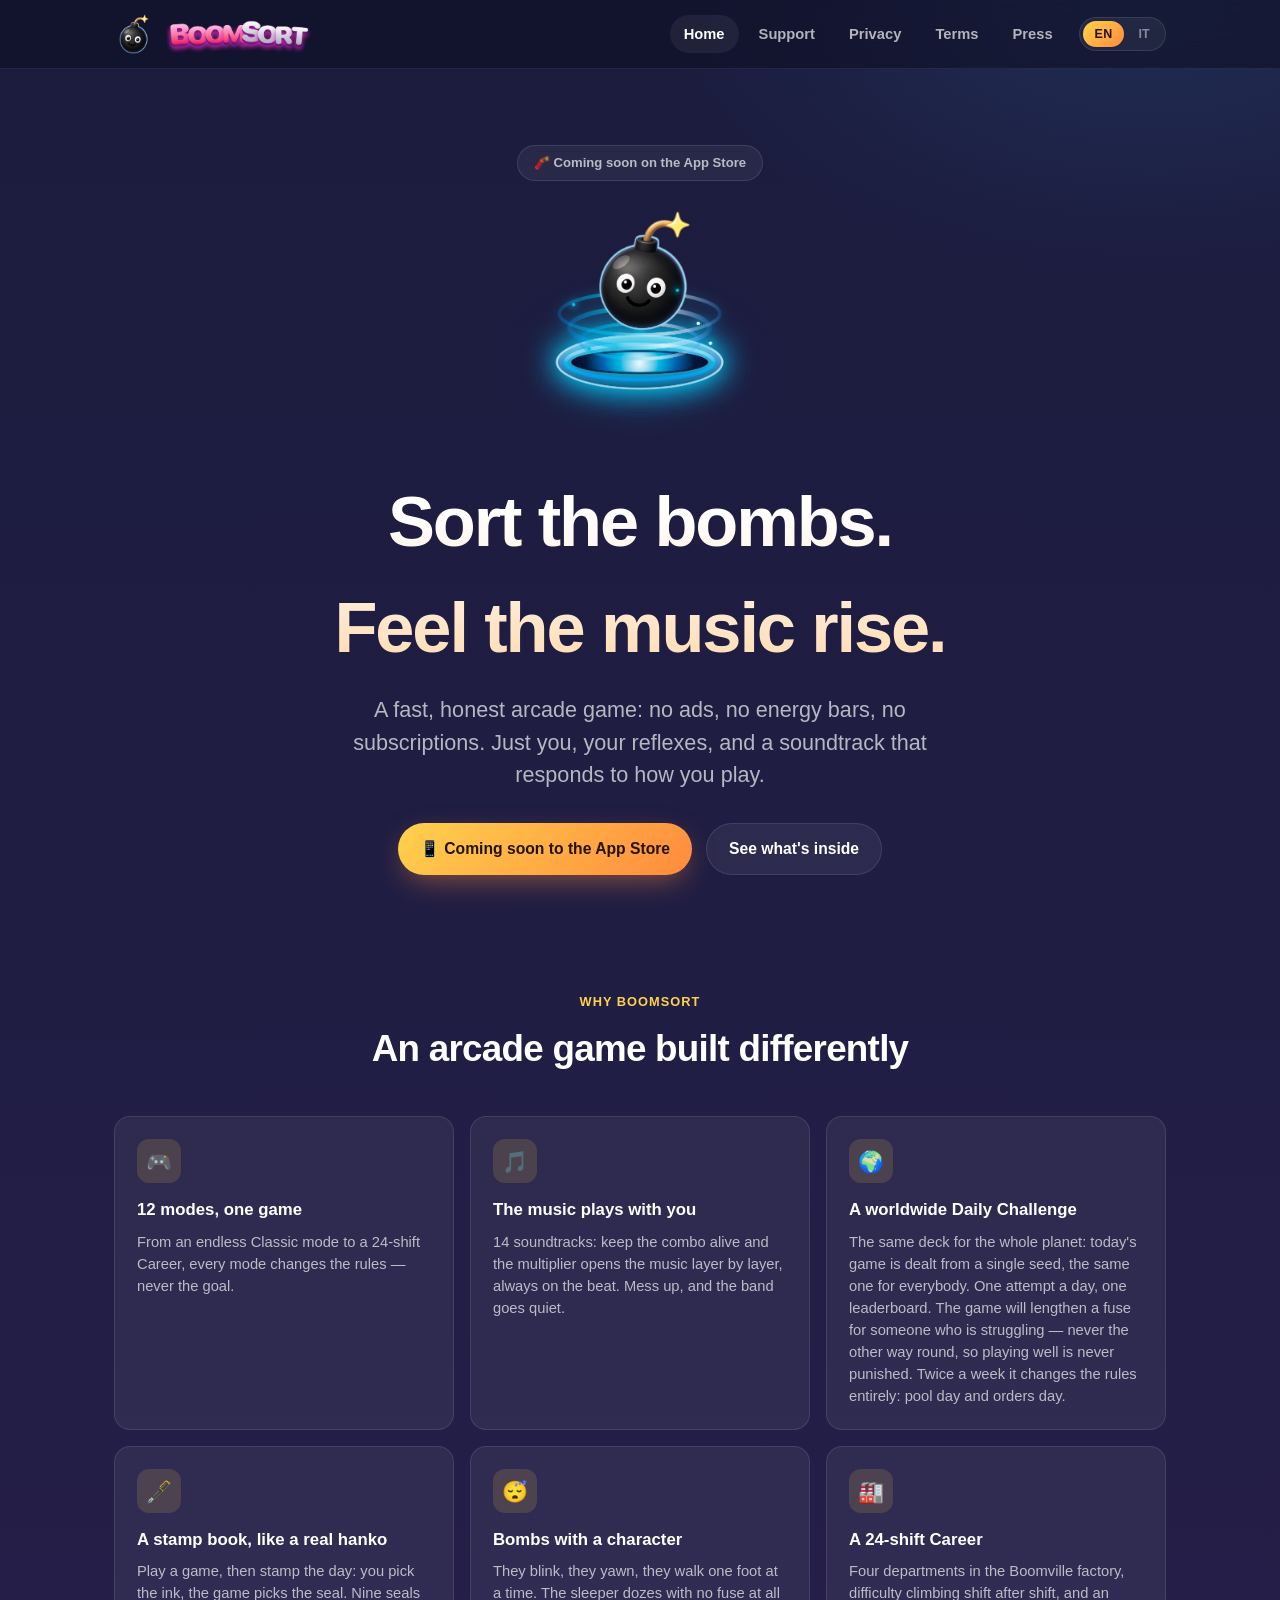
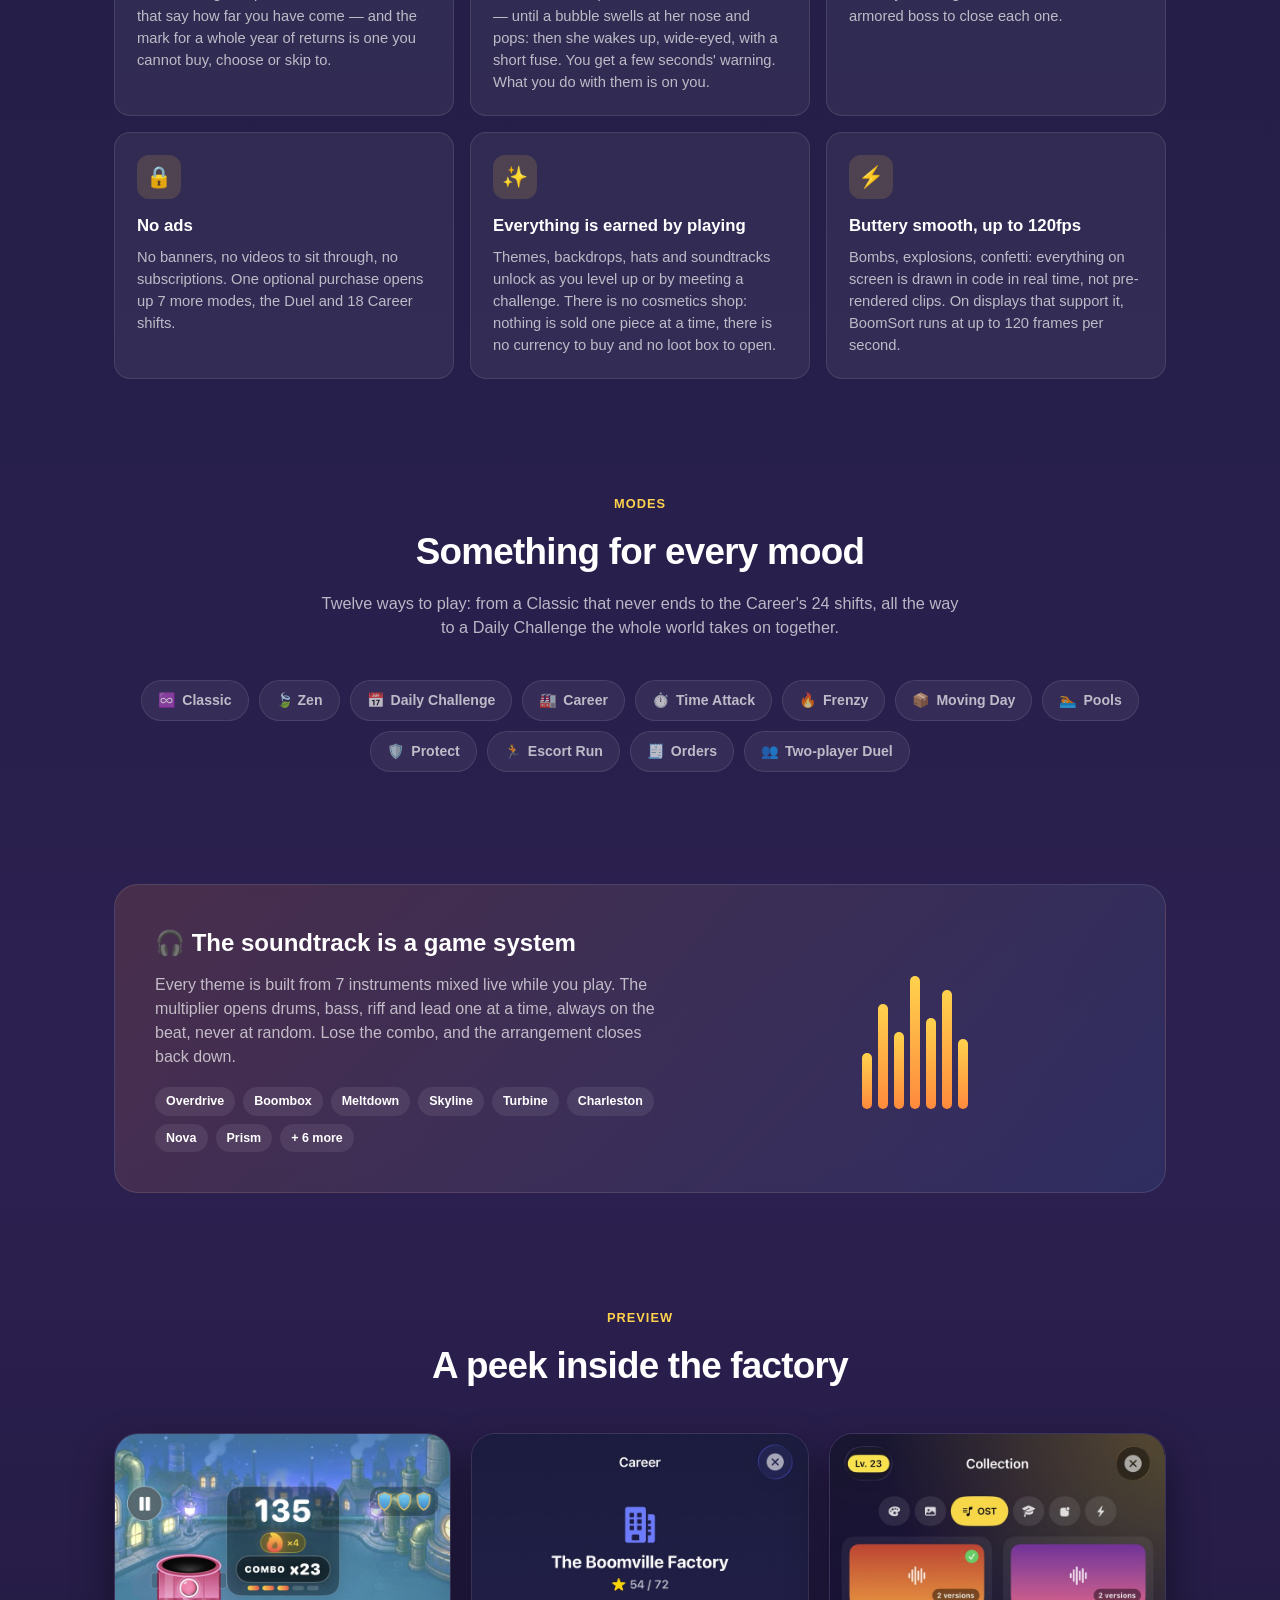
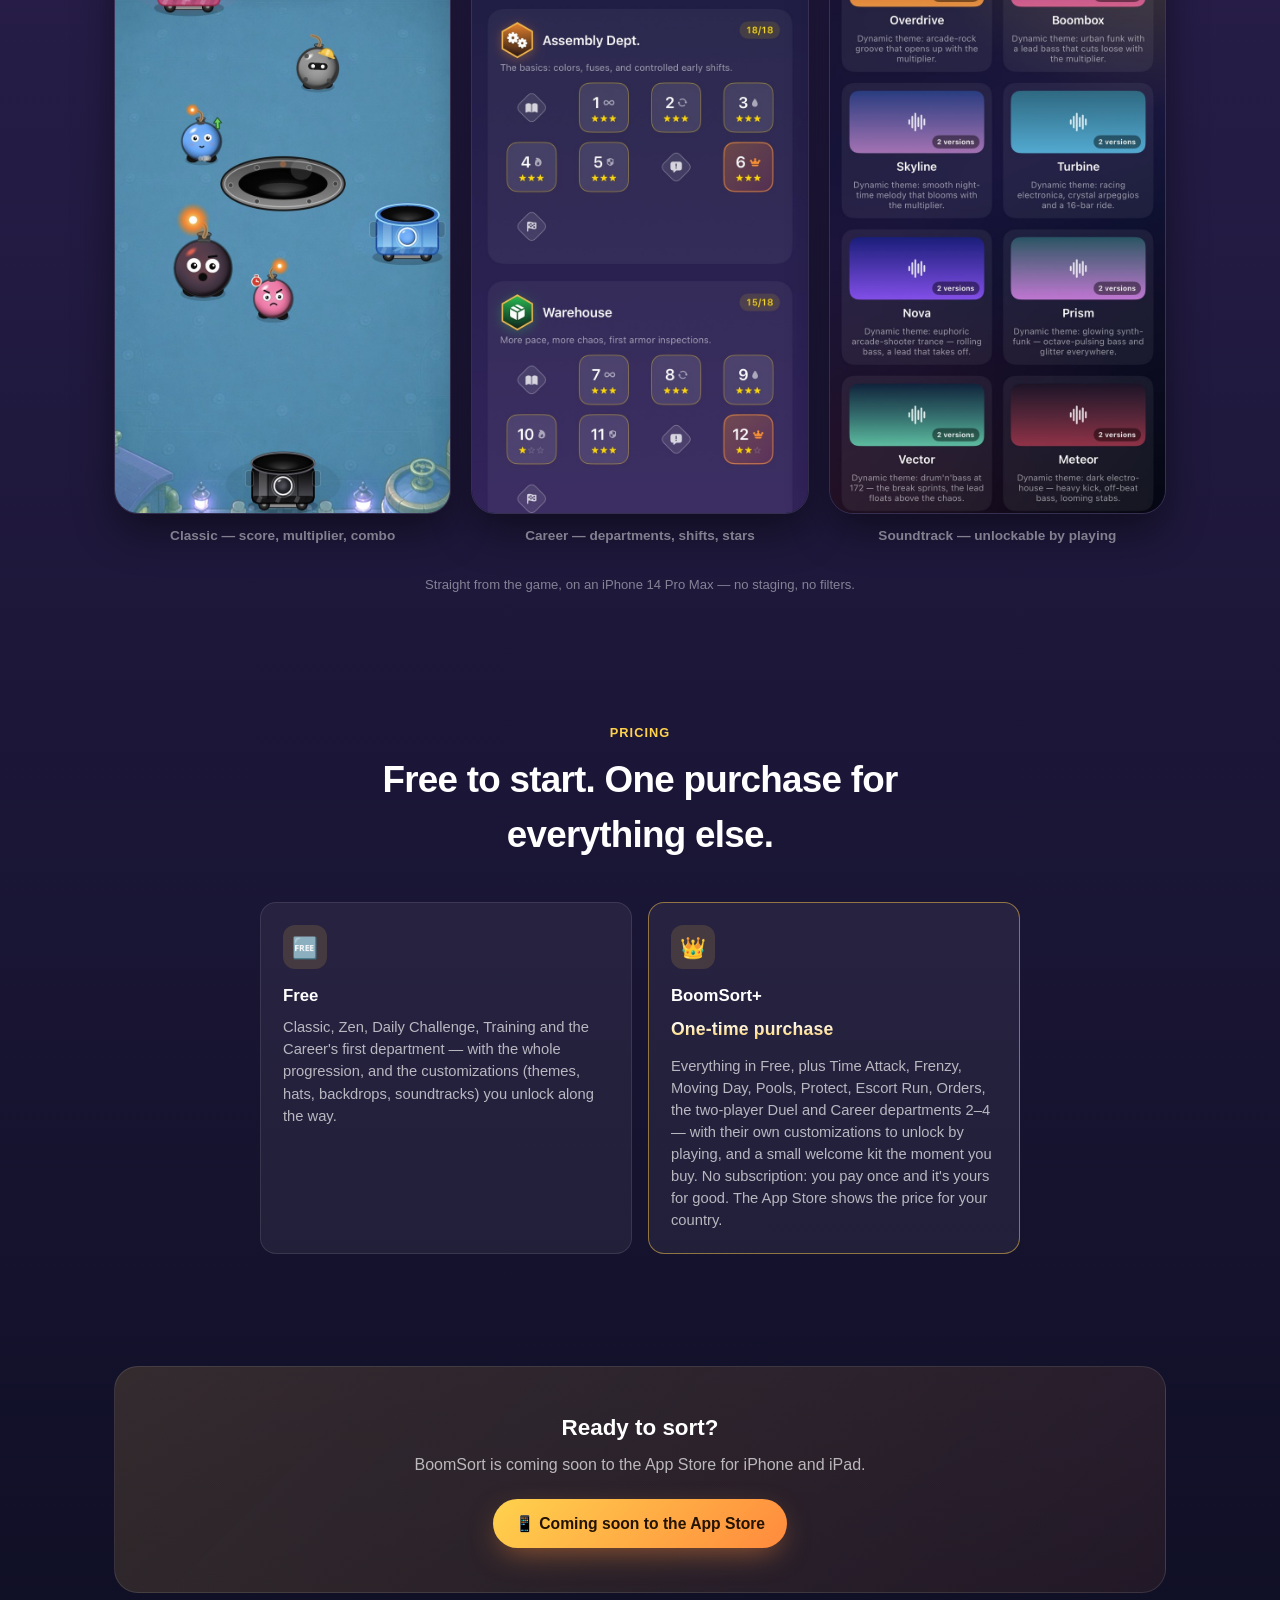
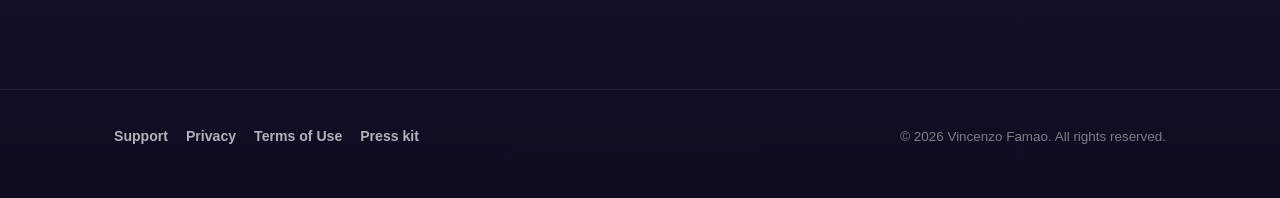
==== commit 5cb3661a: "Sito BoomSort Tolta la voce Addestramento dal conteggio modalità (sito e testi App Store): non viene" ====
--- a/index.html
+++ b/index.html
@@ -13,8 +13,7 @@
 <meta property="og:description" content="A fast, ad-free arcade game: sort bombs into the right bins while a dynamic soundtrack responds to how you play.">
 <meta property="og:image" content="https://boomsort.com/assets/social.png">
 <meta name="twitter:card" content="summary_large_image">
-<link rel="stylesheet" href="styles.css?v=20261020">
-<script src="lancio.js?v=20261020"></script>
+<link rel="stylesheet" href="styles.css">
 </head>
 <body>
 
@@ -43,10 +42,8 @@
   <div class="blob" style="width:300px;height:300px;top:40px;right:-80px;background:#4fa8ff;"></div>
   <div class="blob" style="width:260px;height:260px;bottom:-60px;left:40%;background:#ffca4a;"></div>
   <div class="wrap">
-    <span class="hero-badge en prima-del-lancio">🧨 Out October 20 on the App Store</span>
-    <span class="hero-badge it prima-del-lancio">🧨 Su App Store dal 20 ottobre</span>
-    <span class="hero-badge en dopo-il-lancio">🧨 Out now on the App Store</span>
-    <span class="hero-badge it dopo-il-lancio">🧨 Ora su App Store</span>
+    <span class="hero-badge en">🧨 Coming soon on the App Store</span>
+    <span class="hero-badge it">🧨 Presto su App Store</span>
     <img class="hero-bomb" src="assets/mascotte.png" alt="" aria-hidden="true">
 
     <h1 class="en">Sort the bombs.<br>Feel the music rise.</h1>
@@ -56,16 +53,13 @@
     <p class="tagline it">Un arcade veloce e onesto: niente pubblicità, niente barre d'energia, niente abbonamenti. Solo tu, i tuoi riflessi e una colonna sonora che risponde a come giochi.</p>
 
     <div class="hero-ctas">
-      <!-- Prima del 20 ottobre il pulsante resta fermo (la scheda dell'App
-           Store non è ancora pubblica: un link porterebbe a un 404); dal 20
-           lancio.js mostra quello vero. -->
-      <a class="btn btn-primary prima-del-lancio" href="#" onclick="return false;">
-        <span class="en">📱 On the App Store October 20</span>
-        <span class="it">📱 Su App Store dal 20 ottobre</span>
-      </a>
-      <a class="btn btn-primary dopo-il-lancio" href="https://apps.apple.com/app/id6788836304">
-        <span class="en">📱 Download on the App Store</span>
-        <span class="it">📱 Scarica su App Store</span>
+      <!-- Il giorno del lancio: href="https://apps.apple.com/app/id6788836304"
+           e le due etichette tornano "Download on the App Store" / "Scarica su
+           App Store". Finche' la scheda non esiste, un link ci porterebbe a un
+           404 — e il sito Apple lo apre durante la revisione. -->
+      <a class="btn btn-primary" href="#" onclick="return false;">
+        <span class="en">📱 Coming soon to the App Store</span>
+        <span class="it">📱 Presto su App Store</span>
       </a>
       <a class="btn btn-ghost" href="#features">
         <span class="en">See what's inside</span>
@@ -184,8 +178,8 @@
       <div>
         <h3 class="en">🎧 The soundtrack is a game system</h3>
         <h3 class="it">🎧 La colonna sonora è un sistema di gioco</h3>
-        <p class="en">Every theme is built from up to 7 instruments mixed live while you play. The multiplier opens drums, bass, riff and lead one at a time, always on the beat, never at random. Lose the combo, and the arrangement closes back down.</p>
-        <p class="it">Ogni tema è composto da un massimo di 7 strumenti sincronizzati, mixati dal vivo mentre giochi. Il moltiplicatore apre batteria, basso, riff e lead uno alla volta, sempre in battuta, mai a casaccio. Perdi la combo, e l'arrangiamento si richiude.</p>
+        <p class="en">Every theme is built from 7 instruments mixed live while you play. The multiplier opens drums, bass, riff and lead one at a time, always on the beat, never at random. Lose the combo, and the arrangement closes back down.</p>
+        <p class="it">Ogni tema è composto da 7 strumenti sincronizzati, mixati dal vivo mentre giochi. Il moltiplicatore apre batteria, basso, riff e lead uno alla volta, sempre in battuta, mai a casaccio. Perdi la combo, e l'arrangiamento si richiude.</p>
         <div class="theme-tags">
           <span class="theme-tag">Overdrive</span>
           <span class="theme-tag">Boombox</span>
@@ -274,36 +268,22 @@
     <div class="contact-box">
       <h3 class="en">Ready to sort?</h3>
       <h3 class="it">Pronto a smistare?</h3>
-      <p class="en prima-del-lancio">BoomSort arrives on the App Store for iPhone and iPad on October 20.</p>
-      <p class="it prima-del-lancio">BoomSort arriva su App Store per iPhone e iPad il 20 ottobre.</p>
-      <p class="en dopo-il-lancio">BoomSort is out now on the App Store for iPhone and iPad.</p>
-      <p class="it dopo-il-lancio">BoomSort è disponibile su App Store per iPhone e iPad.</p>
-      <!-- Prima del 20 ottobre il pulsante resta fermo (la scheda dell'App
-           Store non è ancora pubblica: un link porterebbe a un 404); dal 20
-           lancio.js mostra quello vero. -->
-      <a class="btn btn-primary prima-del-lancio" href="#" onclick="return false;">
-        <span class="en">📱 On the App Store October 20</span>
-        <span class="it">📱 Su App Store dal 20 ottobre</span>
+      <p class="en">BoomSort is coming soon to the App Store for iPhone and iPad.</p>
+      <p class="it">BoomSort arriva presto su App Store per iPhone e iPad.</p>
+      <!-- Il giorno del lancio: href="https://apps.apple.com/app/id6788836304"
+           e le due etichette tornano "Download on the App Store" / "Scarica su
+           App Store". Finche' la scheda non esiste, un link ci porterebbe a un
+           404 — e il sito Apple lo apre durante la revisione. -->
+      <a class="btn btn-primary" href="#" onclick="return false;">
+        <span class="en">📱 Coming soon to the App Store</span>
+        <span class="it">📱 Presto su App Store</span>
       </a>
-      <a class="btn btn-primary dopo-il-lancio" href="https://apps.apple.com/app/id6788836304">
-        <span class="en">📱 Download on the App Store</span>
-        <span class="it">📱 Scarica su App Store</span>
-      </a>
     </div>
   </div>
 </section>
 
 <footer>
   <div class="wrap">
-    <!-- Social: gli indirizzi sono quelli previsti; togli YouTube finché il canale non esiste. -->
-    <nav class="social-links" aria-label="Social">
-      <span class="social-label"><span class="en">Follow BoomSort</span><span class="it">Segui BoomSort</span></span>
-      <a class="social-pill s-bluesky" href="https://bsky.app/profile/boomsort.bsky.social" rel="me noopener" target="_blank"><i></i>Bluesky</a>
-      <a class="social-pill s-x" href="https://x.com/boomsortgame" rel="me noopener" target="_blank"><i></i>X</a>
-      <a class="social-pill s-instagram" href="https://www.instagram.com/boomsortgame/" rel="me noopener" target="_blank"><i></i>Instagram</a>
-      <a class="social-pill s-tiktok" href="https://www.tiktok.com/@boomsortgame" rel="me noopener" target="_blank"><i></i>TikTok</a>
-      <a class="social-pill s-youtube" href="https://www.youtube.com/@boomsortgame" rel="me noopener" target="_blank"><i></i>YouTube</a>
-    </nav>
     <div class="footer-inner">
       <div class="footer-links">
         <a href="support.html"><span class="en">Support</span><span class="it">Supporto</span></a>
@@ -319,7 +299,7 @@
   </div>
 </footer>
 
-<script src="lang.js?v=20261020"></script>
+<script src="lang.js"></script>
 <script>
   var y = new Date().getFullYear();
   document.getElementById('year-en').textContent = y;
--- a/styles.css
+++ b/styles.css
@@ -243,12 +243,6 @@
 [data-lang="de"] :is(.it, .en, .fr, .es, .ja, .pt) { display: none !important; }
 [data-lang="ja"] :is(.it, .en, .fr, .es, .de, .pt) { display: none !important; }
 [data-lang="pt"] :is(.it, .en, .fr, .es, .de, .ja) { display: none !important; }
-
-/* Il giorno dell'uscita (vedi lancio.js): prima si vede «dal 20 ottobre»,
-   dopo «scarica su App Store». Le due regole non toccano le lingue: un
-   elemento resta nascosto se lo nasconde l'una o l'altra. */
-/* Dal 20/10/2026 l'app è uscita: si vede sempre «Scarica», mai «dal 20 ottobre». Vale anche senza JavaScript. */
-.prima-del-lancio { display: none !important; }
 
 /* ---------- Buttons / pills ---------- */
 
@@ -745,40 +739,3 @@
 }
 .asset:hover { border-color: rgba(255,202,74,0.55); transform: translateY(-2px); }
 .asset img { width: 128px; height: 84px; object-fit: contain; display: block; }
-
-/* ---------- Social (piè di pagina) ---------- */
-
-.social-links {
-  display: flex;
-  flex-wrap: wrap;
-  align-items: center;
-  gap: 10px;
-  margin-bottom: 26px;
-}
-.social-label {
-  color: var(--muted2);
-  font-size: 0.84rem;
-  font-weight: 700;
-  margin-right: 6px;
-}
-.social-pill {
-  display: inline-flex;
-  align-items: center;
-  gap: 8px;
-  padding: 8px 15px;
-  border-radius: 999px;
-  background: var(--card);
-  border: 1px solid var(--card-border);
-  color: var(--muted);
-  font-size: 0.88rem;
-  font-weight: 700;
-  text-decoration: none;
-  transition: background 0.15s ease, color 0.15s ease, transform 0.15s ease;
-}
-.social-pill:hover { background: var(--card-hover); color: var(--white); transform: translateY(-1px); }
-.social-pill i { width: 9px; height: 9px; border-radius: 50%; background: var(--muted); display: inline-block; }
-.s-bluesky i   { background: #1185fe; }
-.s-x i         { background: #ffffff; }
-.s-instagram i { background: linear-gradient(135deg, #feda75, #d62976 55%, #4f5bd5); }
-.s-tiktok i    { background: linear-gradient(135deg, #25f4ee 40%, #fe2c55 60%); }
-.s-youtube i   { background: #ff2a2a; }
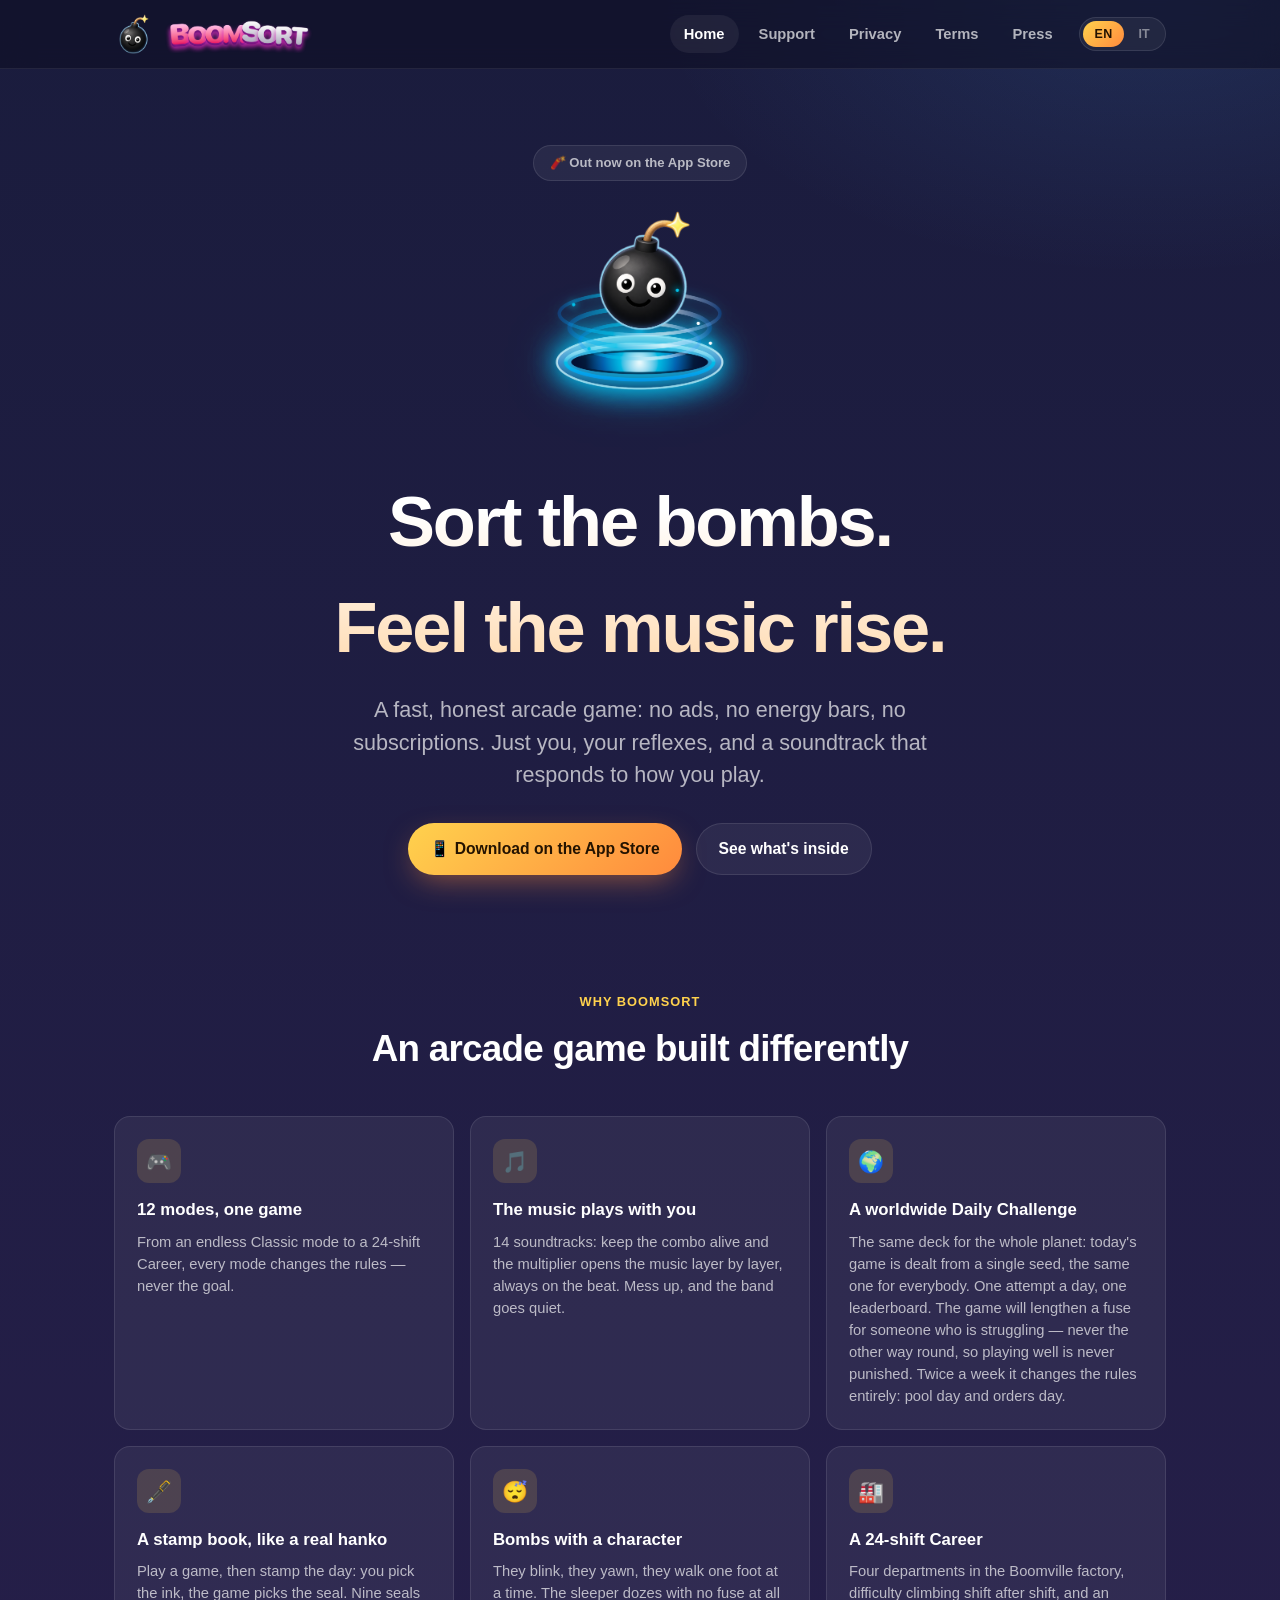
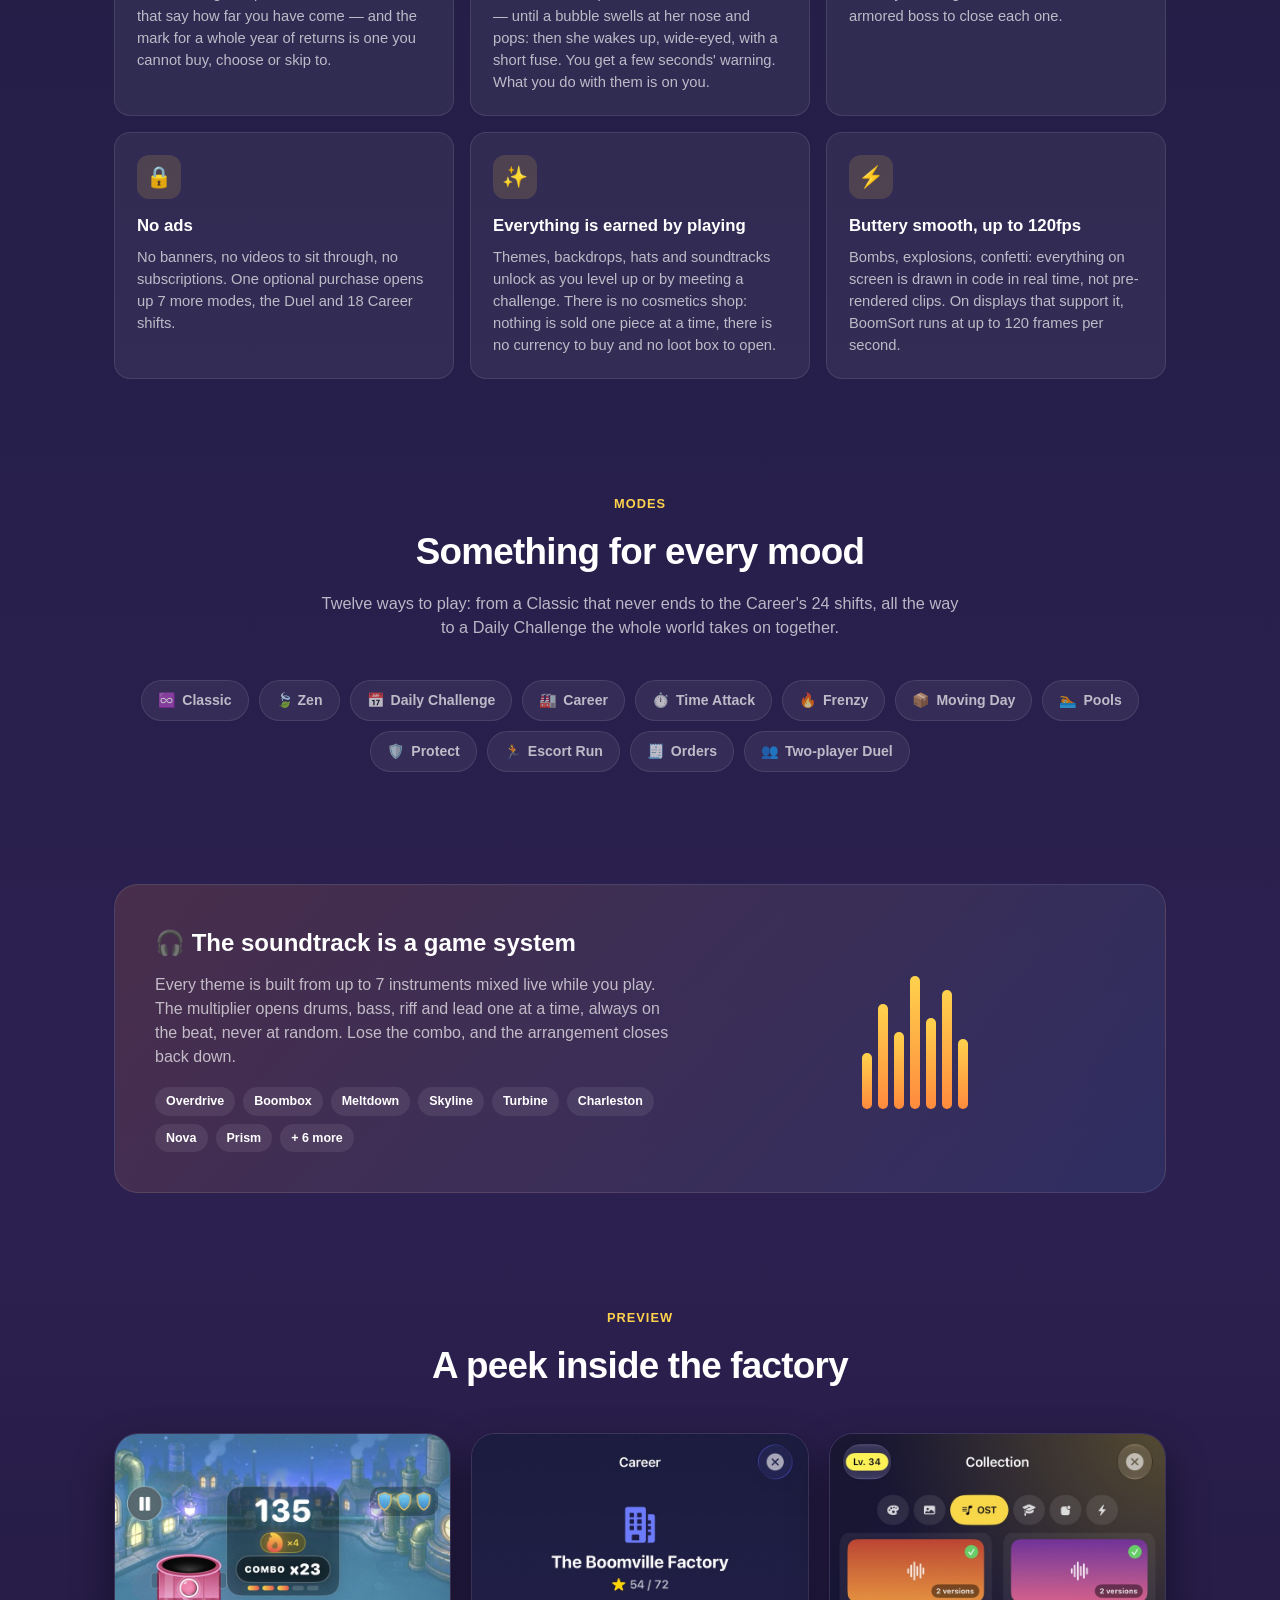
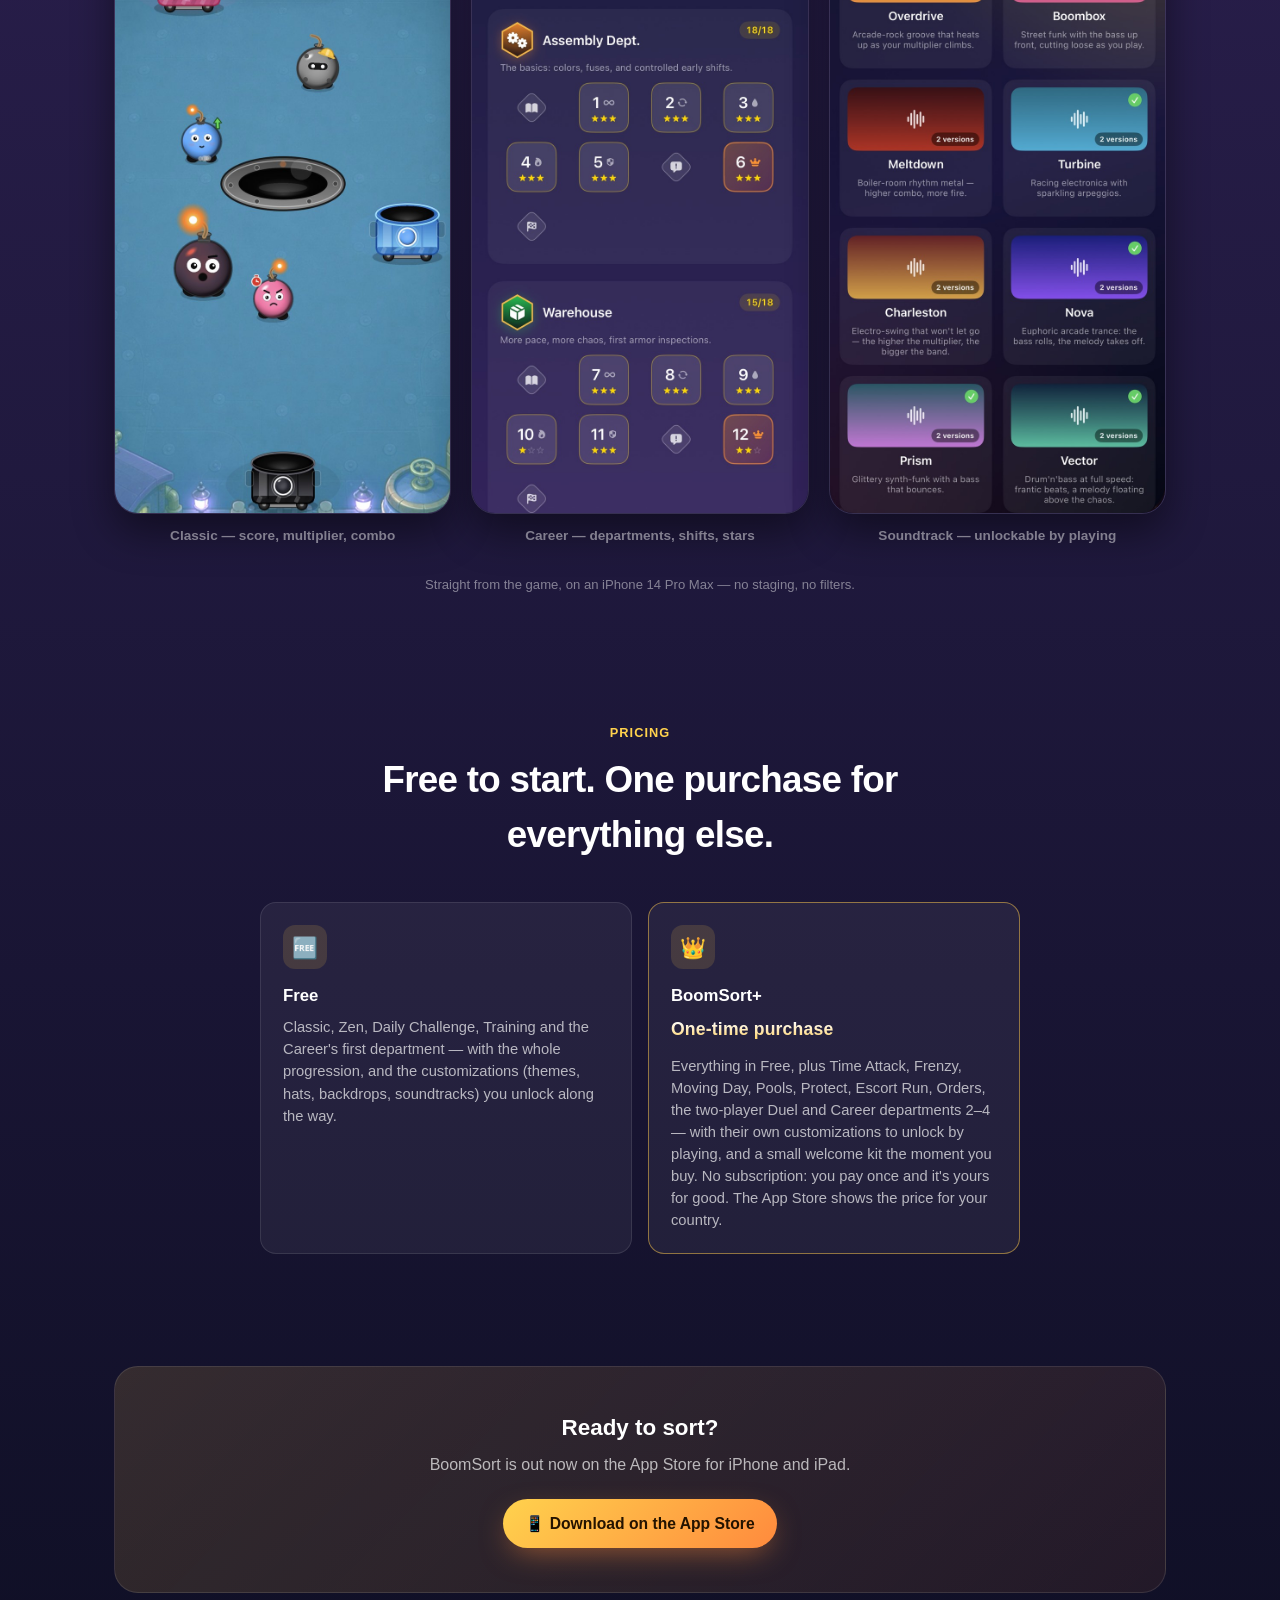
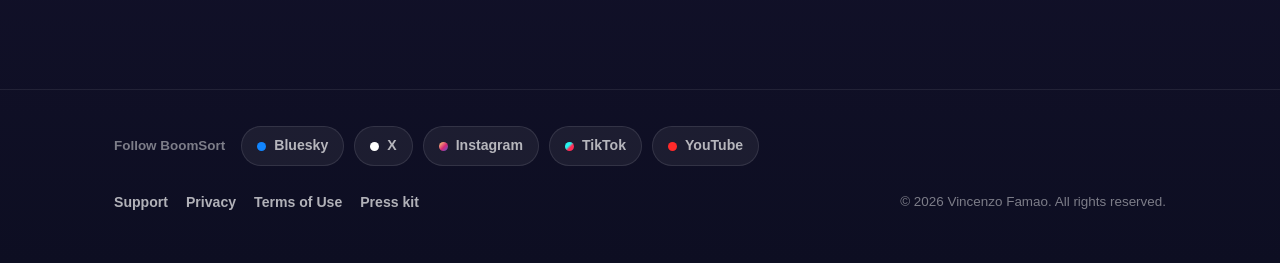
==== commit cb503a40: "Sito BoomSort Tolta la voce Addestramento dal conteggio modalità (sito e testi App Store): non viene" ====
--- a/index.html
+++ b/index.html
@@ -13,7 +13,8 @@
 <meta property="og:description" content="A fast, ad-free arcade game: sort bombs into the right bins while a dynamic soundtrack responds to how you play.">
 <meta property="og:image" content="https://boomsort.com/assets/social.png">
 <meta name="twitter:card" content="summary_large_image">
-<link rel="stylesheet" href="styles.css">
+<link rel="stylesheet" href="styles.css?v=20261020">
+<script src="lancio.js?v=20261020"></script>
 </head>
 <body>
 
@@ -42,8 +43,10 @@
   <div class="blob" style="width:300px;height:300px;top:40px;right:-80px;background:#4fa8ff;"></div>
   <div class="blob" style="width:260px;height:260px;bottom:-60px;left:40%;background:#ffca4a;"></div>
   <div class="wrap">
-    <span class="hero-badge en">🧨 Coming soon on the App Store</span>
-    <span class="hero-badge it">🧨 Presto su App Store</span>
+    <span class="hero-badge en prima-del-lancio">🧨 Out October 20 on the App Store</span>
+    <span class="hero-badge it prima-del-lancio">🧨 Su App Store dal 20 ottobre</span>
+    <span class="hero-badge en dopo-il-lancio">🧨 Out now on the App Store</span>
+    <span class="hero-badge it dopo-il-lancio">🧨 Ora su App Store</span>
     <img class="hero-bomb" src="assets/mascotte.png" alt="" aria-hidden="true">
 
     <h1 class="en">Sort the bombs.<br>Feel the music rise.</h1>
@@ -53,13 +56,16 @@
     <p class="tagline it">Un arcade veloce e onesto: niente pubblicità, niente barre d'energia, niente abbonamenti. Solo tu, i tuoi riflessi e una colonna sonora che risponde a come giochi.</p>
 
     <div class="hero-ctas">
-      <!-- Il giorno del lancio: href="https://apps.apple.com/app/id6788836304"
-           e le due etichette tornano "Download on the App Store" / "Scarica su
-           App Store". Finche' la scheda non esiste, un link ci porterebbe a un
-           404 — e il sito Apple lo apre durante la revisione. -->
-      <a class="btn btn-primary" href="#" onclick="return false;">
-        <span class="en">📱 Coming soon to the App Store</span>
-        <span class="it">📱 Presto su App Store</span>
+      <!-- Prima del 20 ottobre il pulsante resta fermo (la scheda dell'App
+           Store non è ancora pubblica: un link porterebbe a un 404); dal 20
+           lancio.js mostra quello vero. -->
+      <a class="btn btn-primary prima-del-lancio" href="#" onclick="return false;">
+        <span class="en">📱 On the App Store October 20</span>
+        <span class="it">📱 Su App Store dal 20 ottobre</span>
+      </a>
+      <a class="btn btn-primary dopo-il-lancio" href="https://apps.apple.com/app/id6788836304">
+        <span class="en">📱 Download on the App Store</span>
+        <span class="it">📱 Scarica su App Store</span>
       </a>
       <a class="btn btn-ghost" href="#features">
         <span class="en">See what's inside</span>
@@ -178,8 +184,8 @@
       <div>
         <h3 class="en">🎧 The soundtrack is a game system</h3>
         <h3 class="it">🎧 La colonna sonora è un sistema di gioco</h3>
-        <p class="en">Every theme is built from 7 instruments mixed live while you play. The multiplier opens drums, bass, riff and lead one at a time, always on the beat, never at random. Lose the combo, and the arrangement closes back down.</p>
-        <p class="it">Ogni tema è composto da 7 strumenti sincronizzati, mixati dal vivo mentre giochi. Il moltiplicatore apre batteria, basso, riff e lead uno alla volta, sempre in battuta, mai a casaccio. Perdi la combo, e l'arrangiamento si richiude.</p>
+        <p class="en">Every theme is built from up to 7 instruments mixed live while you play. The multiplier opens drums, bass, riff and lead one at a time, always on the beat, never at random. Lose the combo, and the arrangement closes back down.</p>
+        <p class="it">Ogni tema è composto da un massimo di 7 strumenti sincronizzati, mixati dal vivo mentre giochi. Il moltiplicatore apre batteria, basso, riff e lead uno alla volta, sempre in battuta, mai a casaccio. Perdi la combo, e l'arrangiamento si richiude.</p>
         <div class="theme-tags">
           <span class="theme-tag">Overdrive</span>
           <span class="theme-tag">Boombox</span>
@@ -268,15 +274,20 @@
     <div class="contact-box">
       <h3 class="en">Ready to sort?</h3>
       <h3 class="it">Pronto a smistare?</h3>
-      <p class="en">BoomSort is coming soon to the App Store for iPhone and iPad.</p>
-      <p class="it">BoomSort arriva presto su App Store per iPhone e iPad.</p>
-      <!-- Il giorno del lancio: href="https://apps.apple.com/app/id6788836304"
-           e le due etichette tornano "Download on the App Store" / "Scarica su
-           App Store". Finche' la scheda non esiste, un link ci porterebbe a un
-           404 — e il sito Apple lo apre durante la revisione. -->
-      <a class="btn btn-primary" href="#" onclick="return false;">
-        <span class="en">📱 Coming soon to the App Store</span>
-        <span class="it">📱 Presto su App Store</span>
+      <p class="en prima-del-lancio">BoomSort arrives on the App Store for iPhone and iPad on October 20.</p>
+      <p class="it prima-del-lancio">BoomSort arriva su App Store per iPhone e iPad il 20 ottobre.</p>
+      <p class="en dopo-il-lancio">BoomSort is out now on the App Store for iPhone and iPad.</p>
+      <p class="it dopo-il-lancio">BoomSort è disponibile su App Store per iPhone e iPad.</p>
+      <!-- Prima del 20 ottobre il pulsante resta fermo (la scheda dell'App
+           Store non è ancora pubblica: un link porterebbe a un 404); dal 20
+           lancio.js mostra quello vero. -->
+      <a class="btn btn-primary prima-del-lancio" href="#" onclick="return false;">
+        <span class="en">📱 On the App Store October 20</span>
+        <span class="it">📱 Su App Store dal 20 ottobre</span>
+      </a>
+      <a class="btn btn-primary dopo-il-lancio" href="https://apps.apple.com/app/id6788836304">
+        <span class="en">📱 Download on the App Store</span>
+        <span class="it">📱 Scarica su App Store</span>
       </a>
     </div>
   </div>
@@ -284,6 +295,15 @@
 
 <footer>
   <div class="wrap">
+    <!-- Social: gli indirizzi sono quelli previsti; togli YouTube finché il canale non esiste. -->
+    <nav class="social-links" aria-label="Social">
+      <span class="social-label"><span class="en">Follow BoomSort</span><span class="it">Segui BoomSort</span></span>
+      <a class="social-pill s-bluesky" href="https://bsky.app/profile/boomsort.bsky.social" rel="me noopener" target="_blank"><i></i>Bluesky</a>
+      <a class="social-pill s-x" href="https://x.com/boomsortgame" rel="me noopener" target="_blank"><i></i>X</a>
+      <a class="social-pill s-instagram" href="https://www.instagram.com/boomsortgame/" rel="me noopener" target="_blank"><i></i>Instagram</a>
+      <a class="social-pill s-tiktok" href="https://www.tiktok.com/@boomsortgame" rel="me noopener" target="_blank"><i></i>TikTok</a>
+      <a class="social-pill s-youtube" href="https://www.youtube.com/@boomsortgame" rel="me noopener" target="_blank"><i></i>YouTube</a>
+    </nav>
     <div class="footer-inner">
       <div class="footer-links">
         <a href="support.html"><span class="en">Support</span><span class="it">Supporto</span></a>
@@ -299,7 +319,7 @@
   </div>
 </footer>
 
-<script src="lang.js"></script>
+<script src="lang.js?v=20261020"></script>
 <script>
   var y = new Date().getFullYear();
   document.getElementById('year-en').textContent = y;
--- a/styles.css
+++ b/styles.css
@@ -243,6 +243,12 @@
 [data-lang="de"] :is(.it, .en, .fr, .es, .ja, .pt) { display: none !important; }
 [data-lang="ja"] :is(.it, .en, .fr, .es, .de, .pt) { display: none !important; }
 [data-lang="pt"] :is(.it, .en, .fr, .es, .de, .ja) { display: none !important; }
+
+/* Il giorno dell'uscita (vedi lancio.js): prima si vede «dal 20 ottobre»,
+   dopo «scarica su App Store». Le due regole non toccano le lingue: un
+   elemento resta nascosto se lo nasconde l'una o l'altra. */
+/* Dal 20/10/2026 l'app è uscita: si vede sempre «Scarica», mai «dal 20 ottobre». Vale anche senza JavaScript. */
+.prima-del-lancio { display: none !important; }
 
 /* ---------- Buttons / pills ---------- */
 
@@ -739,3 +745,40 @@
 }
 .asset:hover { border-color: rgba(255,202,74,0.55); transform: translateY(-2px); }
 .asset img { width: 128px; height: 84px; object-fit: contain; display: block; }
+
+/* ---------- Social (piè di pagina) ---------- */
+
+.social-links {
+  display: flex;
+  flex-wrap: wrap;
+  align-items: center;
+  gap: 10px;
+  margin-bottom: 26px;
+}
+.social-label {
+  color: var(--muted2);
+  font-size: 0.84rem;
+  font-weight: 700;
+  margin-right: 6px;
+}
+.social-pill {
+  display: inline-flex;
+  align-items: center;
+  gap: 8px;
+  padding: 8px 15px;
+  border-radius: 999px;
+  background: var(--card);
+  border: 1px solid var(--card-border);
+  color: var(--muted);
+  font-size: 0.88rem;
+  font-weight: 700;
+  text-decoration: none;
+  transition: background 0.15s ease, color 0.15s ease, transform 0.15s ease;
+}
+.social-pill:hover { background: var(--card-hover); color: var(--white); transform: translateY(-1px); }
+.social-pill i { width: 9px; height: 9px; border-radius: 50%; background: var(--muted); display: inline-block; }
+.s-bluesky i   { background: #1185fe; }
+.s-x i         { background: #ffffff; }
+.s-instagram i { background: linear-gradient(135deg, #feda75, #d62976 55%, #4f5bd5); }
+.s-tiktok i    { background: linear-gradient(135deg, #25f4ee 40%, #fe2c55 60%); }
+.s-youtube i   { background: #ff2a2a; }
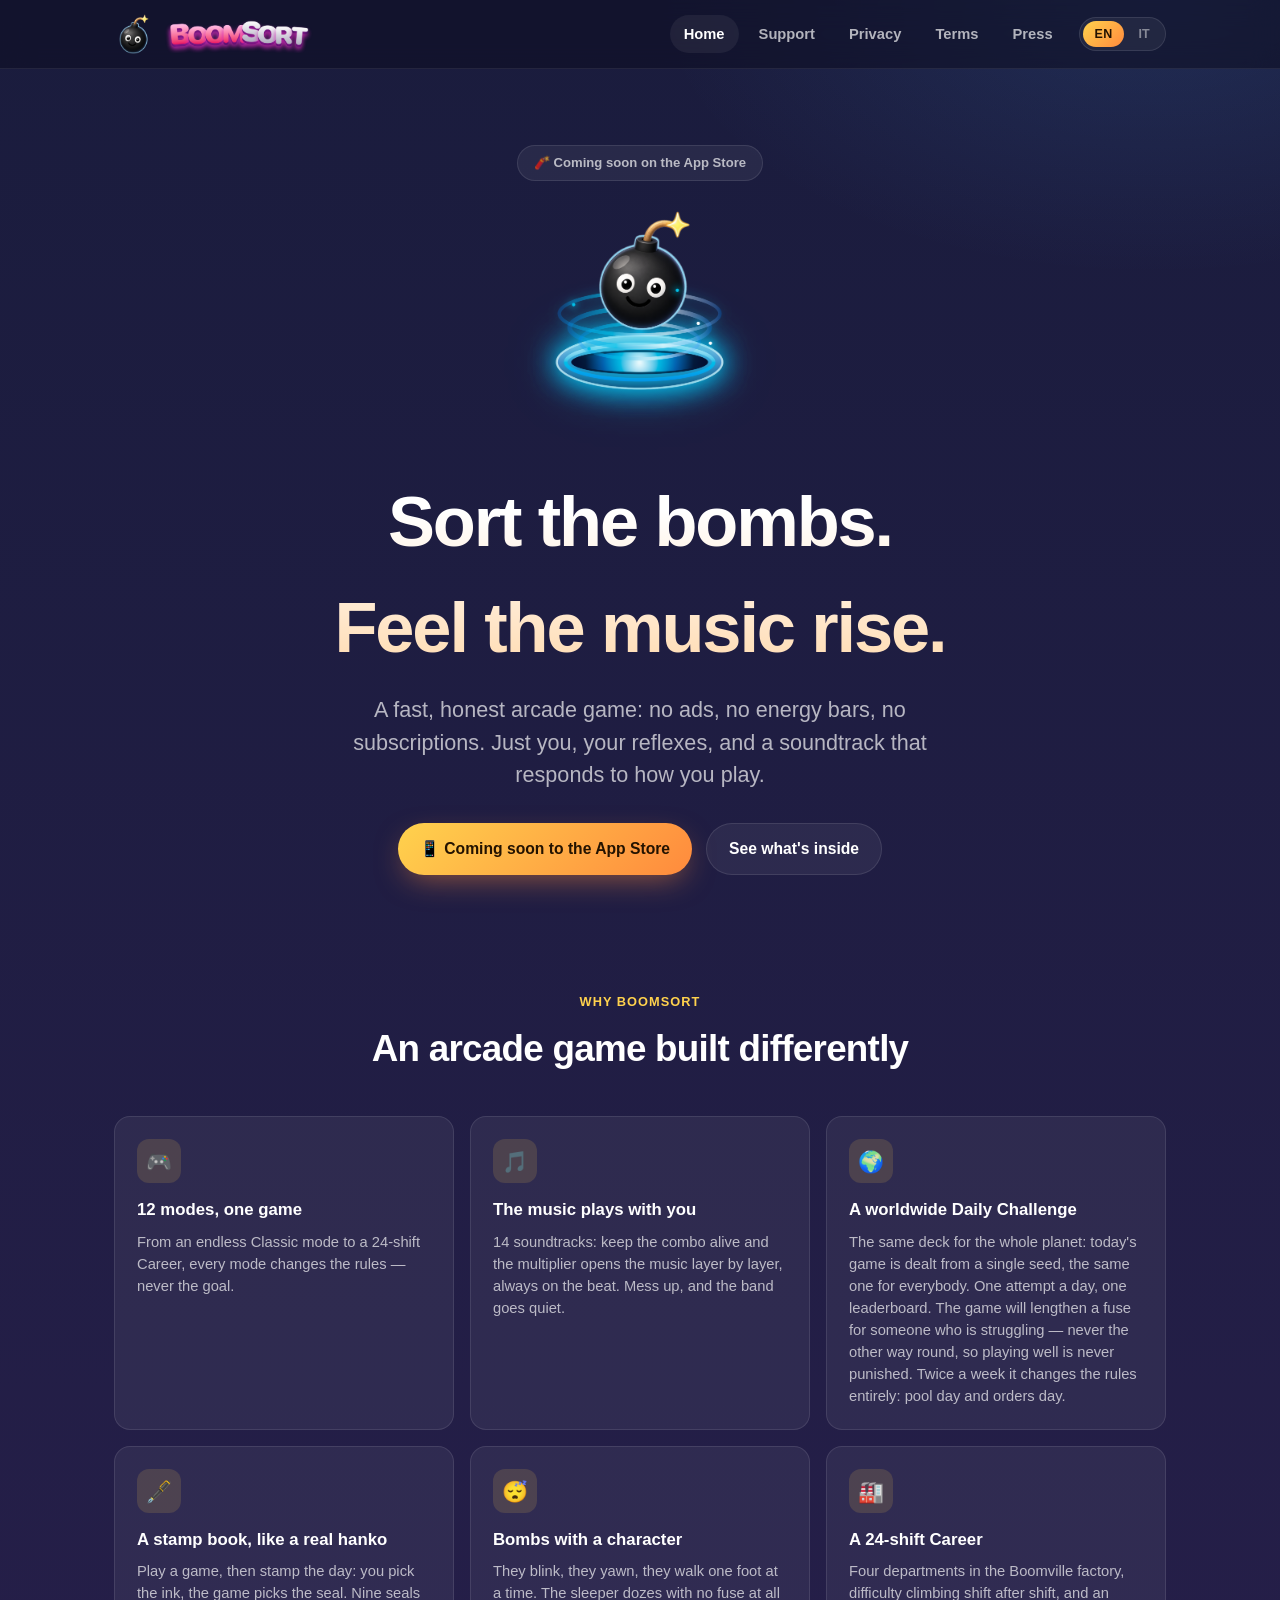
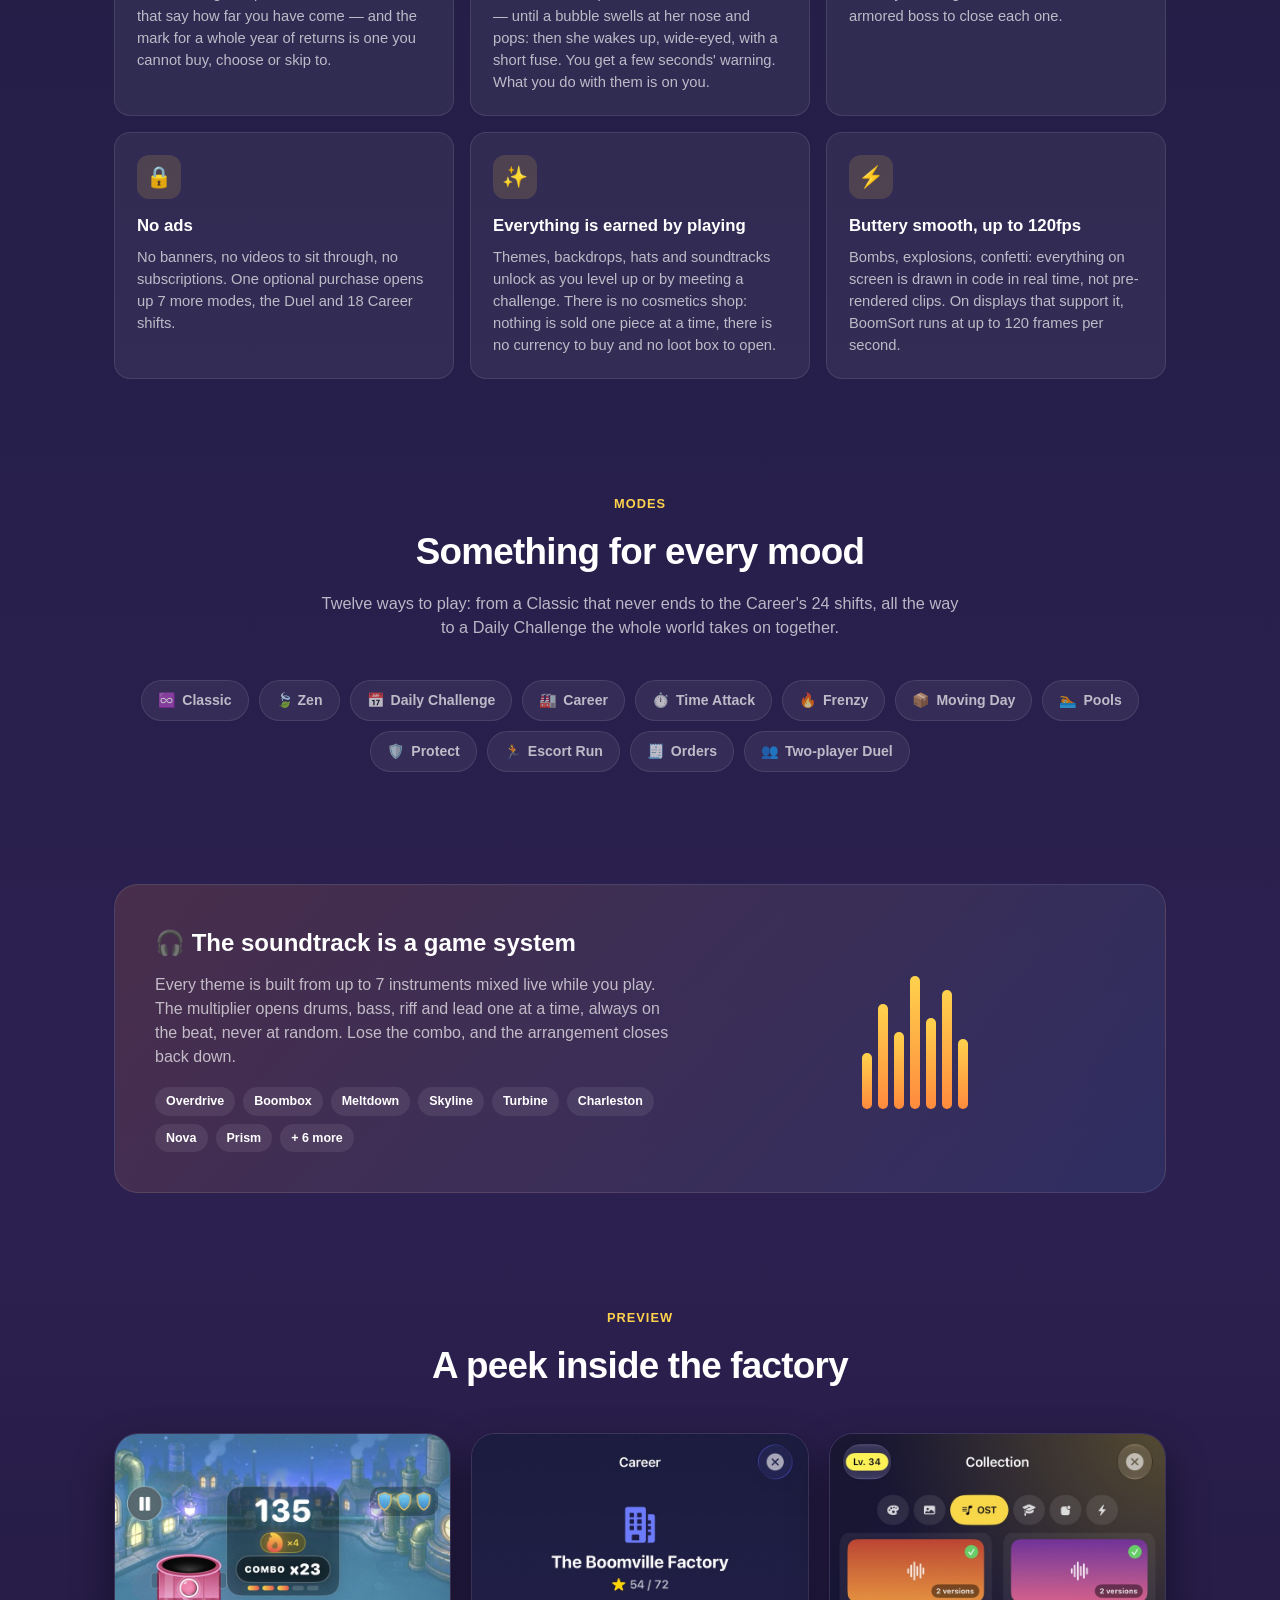
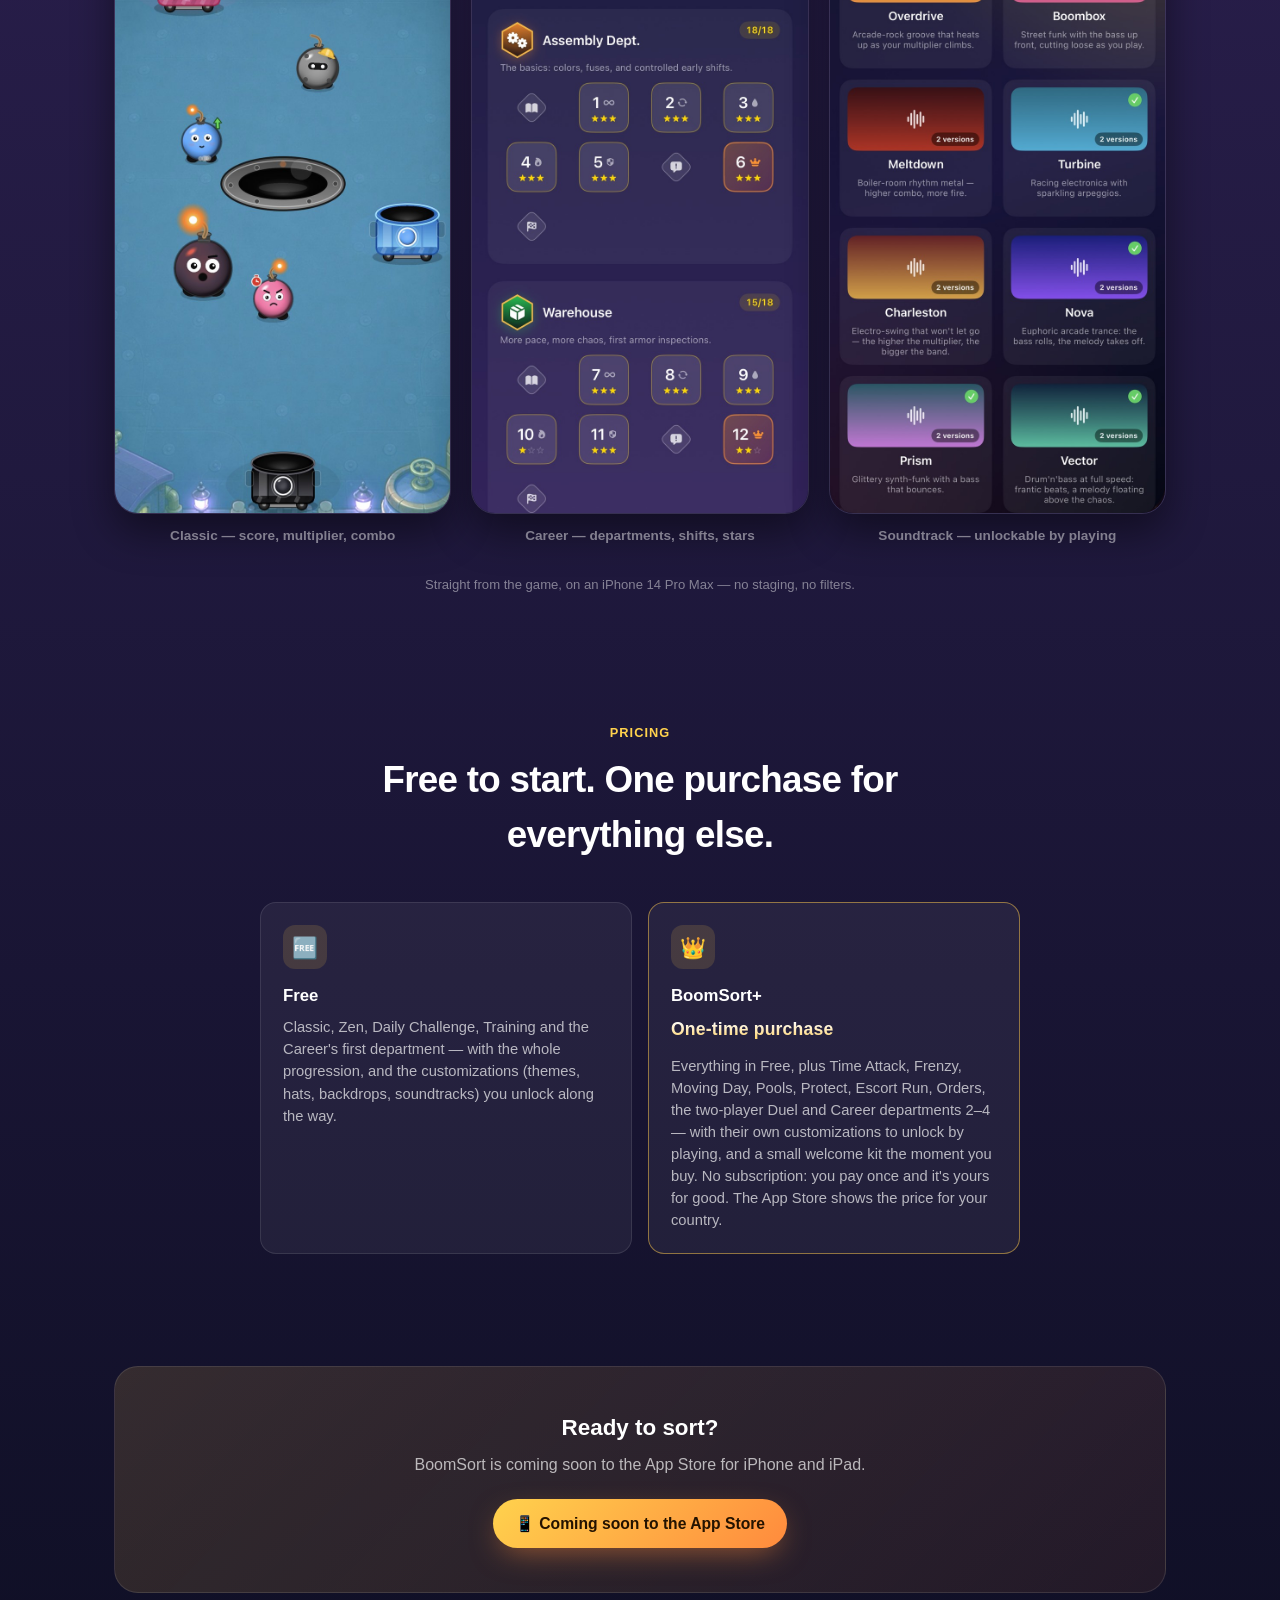
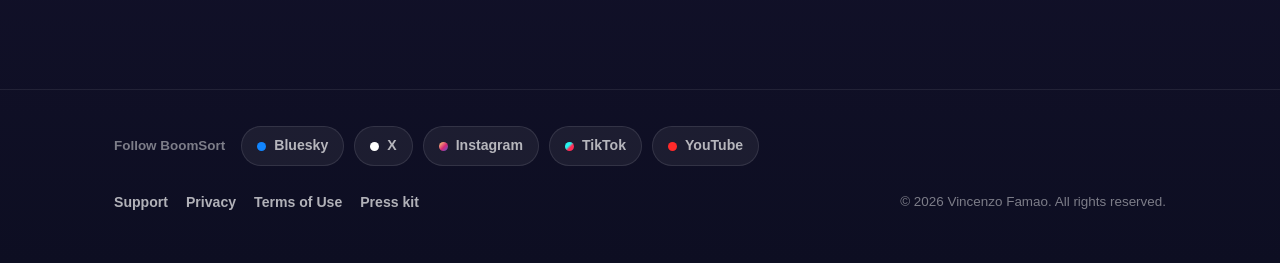
==== commit e0a4872f: "Sito BoomSort Tolta la voce Addestramento dal conteggio modalità (sito e testi App Store): non viene" ====
--- a/index.html
+++ b/index.html
@@ -13,8 +13,7 @@
 <meta property="og:description" content="A fast, ad-free arcade game: sort bombs into the right bins while a dynamic soundtrack responds to how you play.">
 <meta property="og:image" content="https://boomsort.com/assets/social.png">
 <meta name="twitter:card" content="summary_large_image">
-<link rel="stylesheet" href="styles.css?v=20261020">
-<script src="lancio.js?v=20261020"></script>
+<link rel="stylesheet" href="styles.css">
 </head>
 <body>
 
@@ -43,10 +42,8 @@
   <div class="blob" style="width:300px;height:300px;top:40px;right:-80px;background:#4fa8ff;"></div>
   <div class="blob" style="width:260px;height:260px;bottom:-60px;left:40%;background:#ffca4a;"></div>
   <div class="wrap">
-    <span class="hero-badge en prima-del-lancio">🧨 Out October 20 on the App Store</span>
-    <span class="hero-badge it prima-del-lancio">🧨 Su App Store dal 20 ottobre</span>
-    <span class="hero-badge en dopo-il-lancio">🧨 Out now on the App Store</span>
-    <span class="hero-badge it dopo-il-lancio">🧨 Ora su App Store</span>
+    <span class="hero-badge en">🧨 Coming soon on the App Store</span>
+    <span class="hero-badge it">🧨 Presto su App Store</span>
     <img class="hero-bomb" src="assets/mascotte.png" alt="" aria-hidden="true">
 
     <h1 class="en">Sort the bombs.<br>Feel the music rise.</h1>
@@ -56,16 +53,13 @@
     <p class="tagline it">Un arcade veloce e onesto: niente pubblicità, niente barre d'energia, niente abbonamenti. Solo tu, i tuoi riflessi e una colonna sonora che risponde a come giochi.</p>
 
     <div class="hero-ctas">
-      <!-- Prima del 20 ottobre il pulsante resta fermo (la scheda dell'App
-           Store non è ancora pubblica: un link porterebbe a un 404); dal 20
-           lancio.js mostra quello vero. -->
-      <a class="btn btn-primary prima-del-lancio" href="#" onclick="return false;">
-        <span class="en">📱 On the App Store October 20</span>
-        <span class="it">📱 Su App Store dal 20 ottobre</span>
-      </a>
-      <a class="btn btn-primary dopo-il-lancio" href="https://apps.apple.com/app/id6788836304">
-        <span class="en">📱 Download on the App Store</span>
-        <span class="it">📱 Scarica su App Store</span>
+      <!-- Il giorno del lancio: href="https://apps.apple.com/app/id6788836304"
+           e le due etichette tornano "Download on the App Store" / "Scarica su
+           App Store". Finche' la scheda non esiste, un link ci porterebbe a un
+           404 — e il sito Apple lo apre durante la revisione. -->
+      <a class="btn btn-primary" href="#" onclick="return false;">
+        <span class="en">📱 Coming soon to the App Store</span>
+        <span class="it">📱 Presto su App Store</span>
       </a>
       <a class="btn btn-ghost" href="#features">
         <span class="en">See what's inside</span>
@@ -274,20 +268,15 @@
     <div class="contact-box">
       <h3 class="en">Ready to sort?</h3>
       <h3 class="it">Pronto a smistare?</h3>
-      <p class="en prima-del-lancio">BoomSort arrives on the App Store for iPhone and iPad on October 20.</p>
-      <p class="it prima-del-lancio">BoomSort arriva su App Store per iPhone e iPad il 20 ottobre.</p>
-      <p class="en dopo-il-lancio">BoomSort is out now on the App Store for iPhone and iPad.</p>
-      <p class="it dopo-il-lancio">BoomSort è disponibile su App Store per iPhone e iPad.</p>
-      <!-- Prima del 20 ottobre il pulsante resta fermo (la scheda dell'App
-           Store non è ancora pubblica: un link porterebbe a un 404); dal 20
-           lancio.js mostra quello vero. -->
-      <a class="btn btn-primary prima-del-lancio" href="#" onclick="return false;">
-        <span class="en">📱 On the App Store October 20</span>
-        <span class="it">📱 Su App Store dal 20 ottobre</span>
-      </a>
-      <a class="btn btn-primary dopo-il-lancio" href="https://apps.apple.com/app/id6788836304">
-        <span class="en">📱 Download on the App Store</span>
-        <span class="it">📱 Scarica su App Store</span>
+      <p class="en">BoomSort is coming soon to the App Store for iPhone and iPad.</p>
+      <p class="it">BoomSort arriva presto su App Store per iPhone e iPad.</p>
+      <!-- Il giorno del lancio: href="https://apps.apple.com/app/id6788836304"
+           e le due etichette tornano "Download on the App Store" / "Scarica su
+           App Store". Finche' la scheda non esiste, un link ci porterebbe a un
+           404 — e il sito Apple lo apre durante la revisione. -->
+      <a class="btn btn-primary" href="#" onclick="return false;">
+        <span class="en">📱 Coming soon to the App Store</span>
+        <span class="it">📱 Presto su App Store</span>
       </a>
     </div>
   </div>
@@ -319,7 +308,7 @@
   </div>
 </footer>
 
-<script src="lang.js?v=20261020"></script>
+<script src="lang.js"></script>
 <script>
   var y = new Date().getFullYear();
   document.getElementById('year-en').textContent = y;
--- a/styles.css
+++ b/styles.css
@@ -243,12 +243,6 @@
 [data-lang="de"] :is(.it, .en, .fr, .es, .ja, .pt) { display: none !important; }
 [data-lang="ja"] :is(.it, .en, .fr, .es, .de, .pt) { display: none !important; }
 [data-lang="pt"] :is(.it, .en, .fr, .es, .de, .ja) { display: none !important; }
-
-/* Il giorno dell'uscita (vedi lancio.js): prima si vede «dal 20 ottobre»,
-   dopo «scarica su App Store». Le due regole non toccano le lingue: un
-   elemento resta nascosto se lo nasconde l'una o l'altra. */
-/* Dal 20/10/2026 l'app è uscita: si vede sempre «Scarica», mai «dal 20 ottobre». Vale anche senza JavaScript. */
-.prima-del-lancio { display: none !important; }
 
 /* ---------- Buttons / pills ---------- */
 
